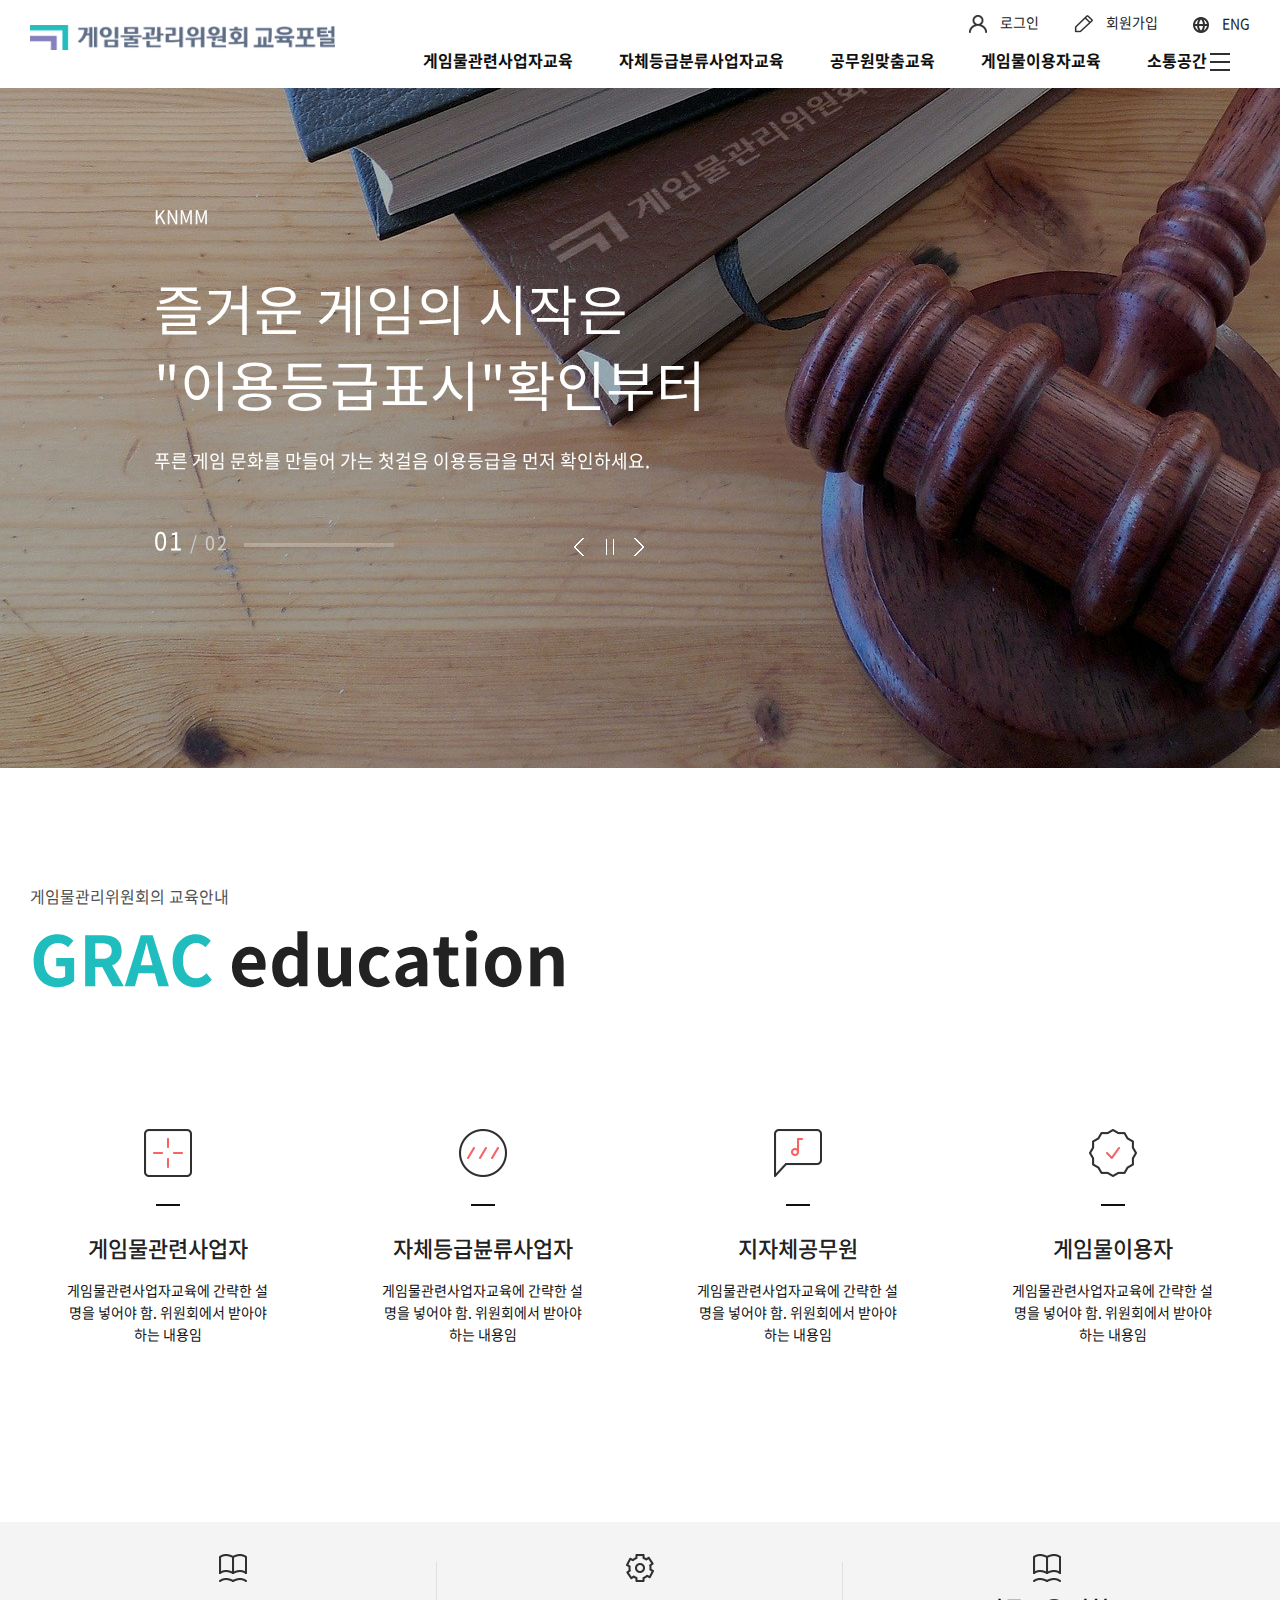
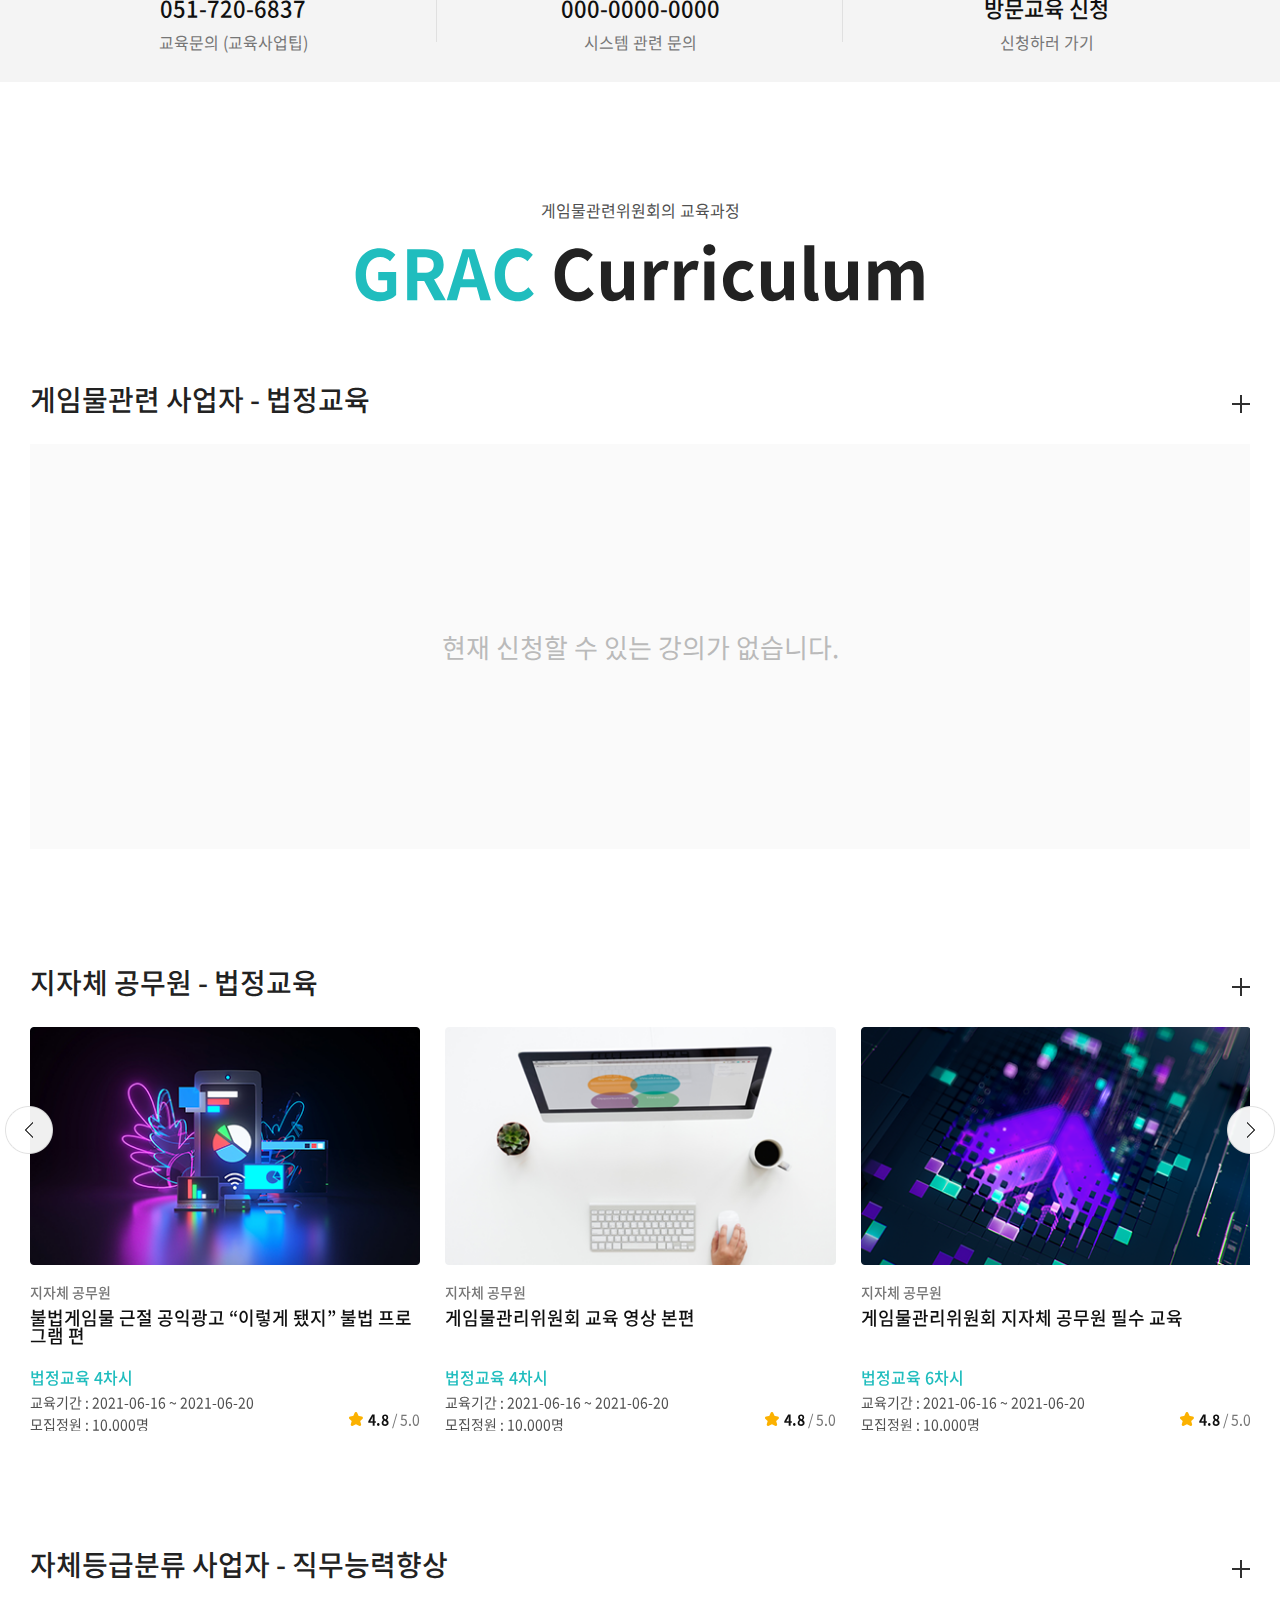
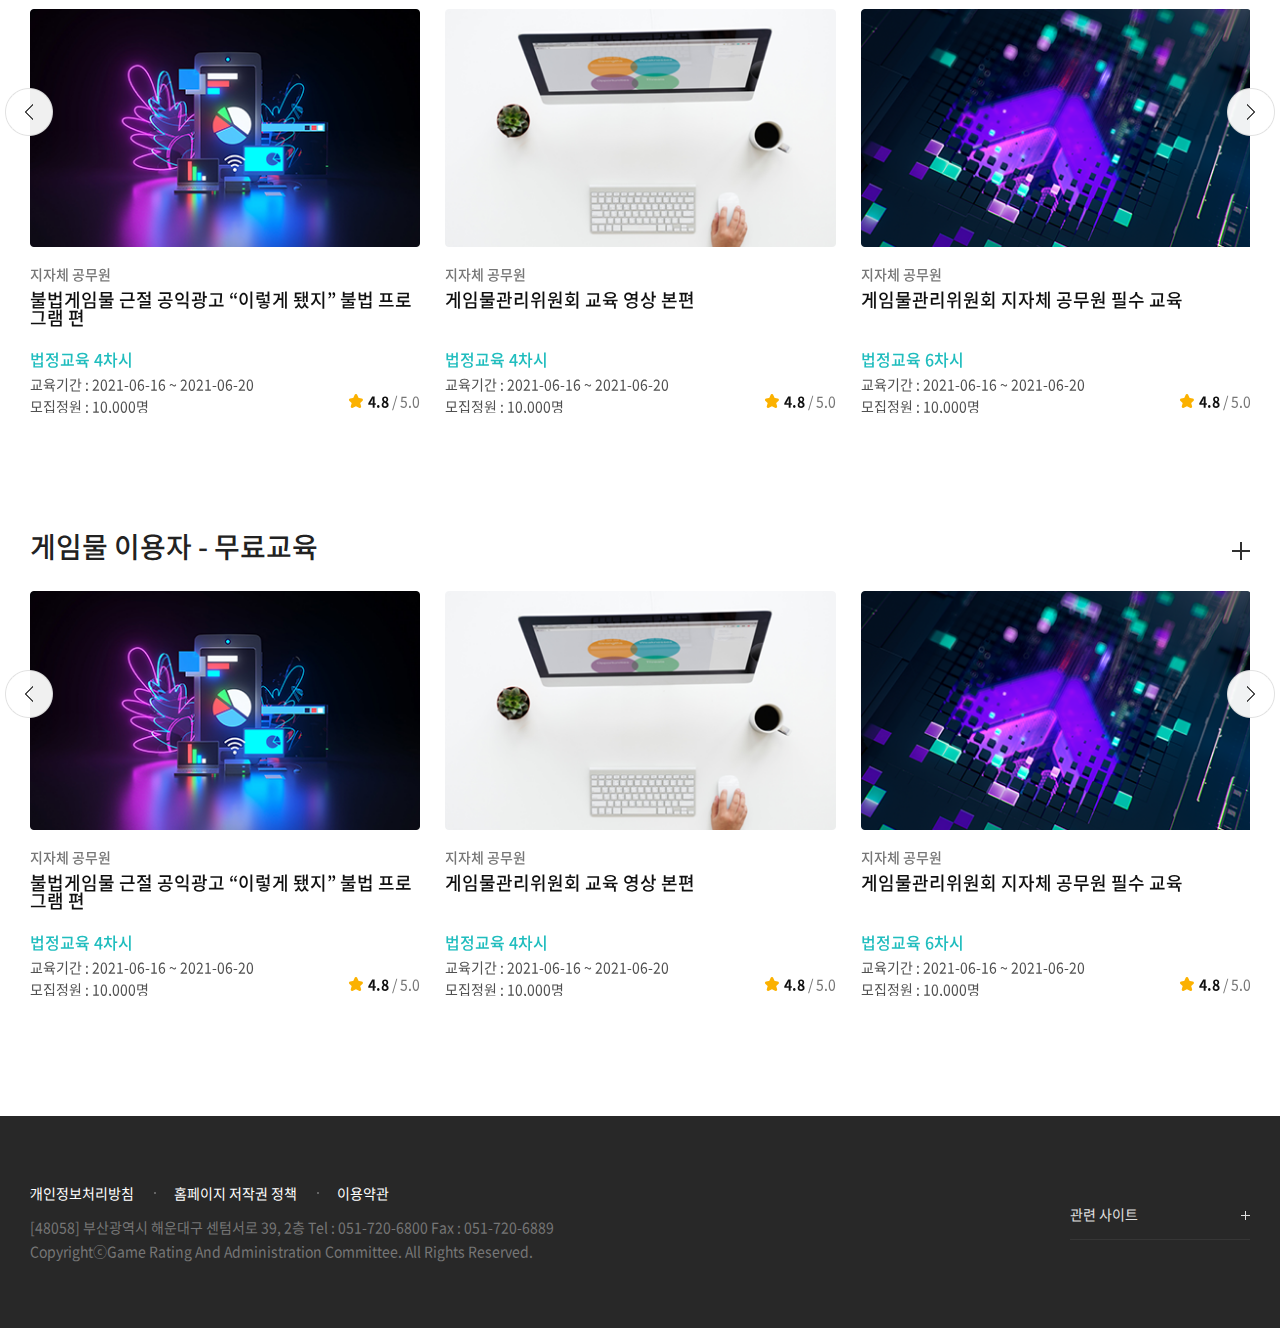
==== index.html @ 0117c929 "Add files via upload" ====
﻿<!DOCTYPE html>
<html lang="ko">
<head>
    <meta charset="utf-8">
    <meta http-equiv="X-UA-Compatible" content="IE=edge">
    <meta name="viewport" content="width=device-width, initial-scale=1, minimum-scale=1, maximum-scale=1" />
    <title>...</title>
    <link rel="stylesheet" href="css/style.css" />
    <link rel="stylesheet" href="https://cdn.jsdelivr.net/npm/swiper@10/swiper-bundle.min.css" />
    <script src="scripts/module/jquery-1.10.2.min.js"></script>
    <script src="scripts/main.js"></script>
    <script src="scripts/module/index.js"></script>
    <script src="scripts/include.js"></script>
    <script src="https://cdn.jsdelivr.net/npm/swiper@10/swiper-bundle.min.js"></script>
</head>
<body>
    <div id="wrap">
        <header data-include-path="/common/header.html">
        </header>
        <div id="container" class="main">
            <section class="swiper main_swiper">
                <div class="swiper-wrapper">
                    <div class="swiper-slide" style="background-image: url('images/module/main_banner.png');">
                        <div class="txt_area">
                            <i>KNMM</i>
                            <p>즐거운 게임의 시작은<br><span>"이용등급표시"</span>확인부터</p>
                            <span>푸른 게임 문화를 만들어 가는 첫걸음 이용등급을 먼저 확인하세요.</span>
                        </div>
                    </div>
                    <div class="swiper-slide" style="background-image: url('images/module/main_banner02.png');">
                        <div class="txt_area">
                            <i>KNMM</i>
                            <p>즐거운 게임의 시작은<br><span>"이용등급표시"</span> 확인부터</p>
                            <span>푸른 게임 문화를 만들어 가는 첫걸음 이용등급을 먼저 확인하세요.</span>
                        </div>
                    </div>
                </div>
                <div class="control">
                    <div class="pagination"></div>
                    <div class="progress"></div>
                    <div class="playpause">
                        <button class="play">
                            <img src="images/common/main_bn_play.png" alt="">
                        </button>
                        <button class="stop">
                            <img src="images/common/main_bn_pause.svg" alt="">
                        </button>
                    </div>
                    <div class="arrow">
                        <div class="bn_arrow prev">
                            <img src="images/common/main_bn_left.svg" alt="이전">
                        </div>
                        <div class="bn_arrow next">
                            <img src="images/common/main_bn_right.svg" alt="다음">
                        </div>
                    </div>
                </div>
            </section>
             <section class="education">
                <article>
                    <div class="tit">
                        <p>게임물관리위원회의 교육안내</p>
                        <h3><span class="color">GRAC</span> education</h3>
                    </div>
                    <ul>
                        <li>
                            <a href="">
                                <i>
                                    <img src="images/module/edu_icon01.png" alt="게임물관리위원회의 교육안내의 아이콘1">
                                </i>
                                <div class="cnts">
                                    <h5>게임물관련사업자</h5>
                                    <span>게임물관련사업자교육에 간략한 설명을 넣어야 함. 위원회에서 받아야 하는 내용임</span>
                                </div>
                            </a>
                        </li>
                        <li>
                            <a href="">
                                <i>
                                    <img src="images/module/edu_icon02.png" alt="게임물관리위원회의 교육안내의 아이콘2">
                                </i>
                                <div class="cnts">
                                    <h5>자체등급뷴류사업자</h5>
                                    <span>게임물관련사업자교육에 간략한 설명을 넣어야 함. 위원회에서 받아야 하는 내용임</span>
                                </div>
                            </a>
                        </li>
                        <li>
                            <a href="">
                                <i>
                                    <img src="images/module/edu_icon03.png" alt="게임물관리위원회의 교육안내의 아이콘3">
                                </i>
                                <div class="cnts">
                                    <h5>지자체공무원</h5>
                                    <span>게임물관련사업자교육에 간략한 설명을 넣어야 함. 위원회에서 받아야 하는 내용임</span>
                                </div>
                            </a>
                        </li>
                        <li>
                            <a href="">
                                <i>
                                    <img src="images/module/edu_icon04.png" alt="게임물관리위원회의 교육안내의 아이콘4">
                                </i>
                                <div class="cnts">
                                    <h5>게임물이용자</h5>
                                    <span>게임물관련사업자교육에 간략한 설명을 넣어야 함. 위원회에서 받아야 하는 내용임</span>
                                </div>
                            </a>
                        </li>
                    </ul>
                </article>

             </section>
             <section class="contact">
                <article>
                    <ul>
                        <li>
                            <i>
                                <img src="images/module/con_icon01.png" alt="">
                            </i>
                            <h6>051-720-6837</h6>
                            <span>교육문의 (교육사업팁)</span>
                        </li>
                        <li>
                            <i>
                                <img src="images/module/con_icon02.png" alt="">
                            </i>
                            <h6>000-0000-0000</h6>
                            <span>시스템 관련 문의</span>
                        </li>
                        <li>
                            <i>
                                <img src="images/module/con_icon01.png" alt="">
                            </i>
                            <h6>방문교육 신청</h6>
                            <span><a href="">신청하러 가기</a></span>
                        </li>
                    </ul>
                </article>
             </section>
             <section class="curri">
                <article>
                    <div class="tit">
                        <p>게임물관련위원회의 교육과정</p>
                        <h3><span class="color">GRAC</span> Curriculum</h3>
                    </div>
                    <!-- 게임물관련사업 -->
                    <div class="slide_area">
                        <h5>
                            게임물관련 사업자 - 법정교육
                            <a href="" class="more">
                                <img src="images/common/icon_plus.png" alt="게임물관련 사업자 - 법정교육 더보기">
                            </a>
                        </h5>
                        <div class="data_none">
                            <p>현재 신청할 수 있는 강의가 없습니다.</p>
                        </div>
                    </div>
                    <!-- //게임물관련사업 -->
                    <!-- 지자체공무원 -->
                    <div class="slide_area">
                        <h5>
                            지자체 공무원 - 법정교육
                            <a href="" class="more">
                                <img src="images/common/icon_plus.png" alt="지자체 공무원 - 법정교육 더보기">
                            </a>
                        </h5>
                        <div class="swiper curri_slide">
                            <ul class="swiper-wrapper">
                                <li class="swiper-slide">
                                    <a href="">
                                        <img src="images/module/curri1-1.png" alt="지자체공무원 불법게임물 근절 공익광고 이미지">
                                    </a>
                                    <i>지자체 공무원</i>
                                    <a class="sub_tit">불법게임물 근절 공익광고 “이렇게 됐지” 불법 프로그램 편</a>
                                    <ul>
                                        <li class="nth">법정교육 4차시</li>
                                        <li>교육기간 : 2021-06-16 ~ 2021-06-20</li>
                                        <li>모집정원 : 10,000명</li>
                                    </ul>
                                    <span class="point"><b>4.8</b> / 5.0</span>
                                </li>
                                <li class="swiper-slide">
                                    <a href="">
                                        <img src="images/module/curri1-2.png" alt="지자체공무원 불법게임물 근절 공익광고 이미지">
                                    </a>
                                    <i>지자체 공무원</i>
                                    <a class="sub_tit">게임물관리위원회 교육 영상 본편</a>
                                    <ul>
                                        <li class="nth">법정교육 4차시</li>
                                        <li>교육기간 : 2021-06-16 ~ 2021-06-20</li>
                                        <li>모집정원 : 10,000명</li>
                                    </ul>
                                    <span class="point"><b>4.8</b> / 5.0</span>
                                </li>
                                <li class="swiper-slide">
                                    <a href="">
                                        <img src="images/module/curri1-3.png" alt="지자체공무원 불법게임물 근절 공익광고 이미지">
                                    </a>
                                    <i>지자체 공무원</i>
                                    <a class="sub_tit">게임물관리위원회 지자체 공무원 필수 교육</a>
                                    <ul>
                                        <li class="nth">법정교육 6차시</li>
                                        <li>교육기간 : 2021-06-16 ~ 2021-06-20</li>
                                        <li>모집정원 : 10,000명</li>
                                    </ul>
                                    <span class="point"><b>4.8</b> / 5.0</span>
                                </li>
                                <li class="swiper-slide">
                                    <a href="">
                                        <img src="images/module/curri3-1.png" alt="지자체공무원 불법게임물 근절 공익광고 이미지">
                                    </a>
                                    <i>지자체 공무원</i>
                                    <a class="sub_tit">게임물관리위원회 지자체 공무원 필수 교육</a>
                                    <ul>
                                        <li class="nth">법정교육 6차시</li>
                                        <li>교육기간 : 2021-06-16 ~ 2021-06-20</li>
                                        <li>모집정원 : 10,000명</li>
                                    </ul>
                                    <span class="point"><b>4.8</b> / 5.0</span>
                                </li>
                                <li class="swiper-slide">
                                    <a href="">
                                        <img src="images/module/curri3-2.png" alt="지자체공무원 불법게임물 근절 공익광고 이미지">
                                    </a>
                                    <i>지자체 공무원</i>
                                    <a class="sub_tit">게임물관리위원회 지자체 공무원 필수 교육</a>
                                    <ul>
                                        <li class="nth">법정교육 6차시</li>
                                        <li>교육기간 : 2021-06-16 ~ 2021-06-20</li>
                                        <li>모집정원 : 10,000명</li>
                                    </ul>
                                    <span class="point"><b>4.8</b> / 5.0</span>
                                </li>
                                <li class="swiper-slide">
                                    <a href="">
                                        <img src="images/module/curri3-3.png" alt="지자체공무원 불법게임물 근절 공익광고 이미지">
                                    </a>
                                    <i>지자체 공무원</i>
                                    <a class="sub_tit">게임물관리위원회 지자체 공무원 필수 교육</a>
                                    <ul>
                                        <li class="nth">법정교육 6차시</li>
                                        <li>교육기간 : 2021-06-16 ~ 2021-06-20</li>
                                        <li>모집정원 : 10,000명</li>
                                    </ul>
                                    <span class="point"><b>4.8</b> / 5.0</span>
                                </li>
                            </ul>
                            <div class="curri_next">
                                <img src="images/common/slide_icon_arrow_right.png" alt="">
                            </div>
                            <div class="curri_prev">
                                <img src="images/common/slide_icon_arrow_left.png" alt="">
                            </div>
                        </div>
                    </div>
                    <!-- //지자체공무원 -->
                    <!-- 자체등급분류 -->
                    <div class="slide_area">
                        <h5>
                            자체등급분류 사업자 - 직무능력향상
                            <a href="" class="more">
                                <img src="images/common/icon_plus.png" alt="자체등급분류 사업자 - 직무능력향상 더보기">
                            </a>
                        </h5>
                        <div class="swiper curri_slide">
                            <ul class="swiper-wrapper">
                                <li class="swiper-slide">
                                    <a href="">
                                        <img src="images/module/curri1-1.png" alt="지자체공무원 불법게임물 근절 공익광고 이미지">
                                    </a>
                                    <i>지자체 공무원</i>
                                    <a class="sub_tit">불법게임물 근절 공익광고 “이렇게 됐지” 불법 프로그램 편</a>
                                    <ul>
                                        <li class="nth">법정교육 4차시</li>
                                        <li>교육기간 : 2021-06-16 ~ 2021-06-20</li>
                                        <li>모집정원 : 10,000명</li>
                                    </ul>
                                    <span class="point"><b>4.8</b> / 5.0</span>
                                </li>
                                <li class="swiper-slide">
                                    <a href="">
                                        <img src="images/module/curri1-2.png" alt="지자체공무원 불법게임물 근절 공익광고 이미지">
                                    </a>
                                    <i>지자체 공무원</i>
                                    <a class="sub_tit">게임물관리위원회 교육 영상 본편</a>
                                    <ul>
                                        <li class="nth">법정교육 4차시</li>
                                        <li>교육기간 : 2021-06-16 ~ 2021-06-20</li>
                                        <li>모집정원 : 10,000명</li>
                                    </ul>
                                    <span class="point"><b>4.8</b> / 5.0</span>
                                </li>
                                <li class="swiper-slide">
                                    <a href="">
                                        <img src="images/module/curri1-3.png" alt="지자체공무원 불법게임물 근절 공익광고 이미지">
                                    </a>
                                    <i>지자체 공무원</i>
                                    <a class="sub_tit">게임물관리위원회 지자체 공무원 필수 교육</a>
                                    <ul>
                                        <li class="nth">법정교육 6차시</li>
                                        <li>교육기간 : 2021-06-16 ~ 2021-06-20</li>
                                        <li>모집정원 : 10,000명</li>
                                    </ul>
                                    <span class="point"><b>4.8</b> / 5.0</span>
                                </li>
                                <li class="swiper-slide">
                                    <a href="">
                                        <img src="images/module/curri3-1.png" alt="지자체공무원 불법게임물 근절 공익광고 이미지">
                                    </a>
                                    <i>지자체 공무원</i>
                                    <a class="sub_tit">게임물관리위원회 지자체 공무원 필수 교육</a>
                                    <ul>
                                        <li class="nth">법정교육 6차시</li>
                                        <li>교육기간 : 2021-06-16 ~ 2021-06-20</li>
                                        <li>모집정원 : 10,000명</li>
                                    </ul>
                                    <span class="point"><b>4.8</b> / 5.0</span>
                                </li>
                                <li class="swiper-slide">
                                    <a href="">
                                        <img src="images/module/curri3-2.png" alt="지자체공무원 불법게임물 근절 공익광고 이미지">
                                    </a>
                                    <i>지자체 공무원</i>
                                    <a class="sub_tit">게임물관리위원회 지자체 공무원 필수 교육</a>
                                    <ul>
                                        <li class="nth">법정교육 6차시</li>
                                        <li>교육기간 : 2021-06-16 ~ 2021-06-20</li>
                                        <li>모집정원 : 10,000명</li>
                                    </ul>
                                    <span class="point"><b>4.8</b> / 5.0</span>
                                </li>
                                <li class="swiper-slide">
                                    <a href="">
                                        <img src="images/module/curri3-3.png" alt="지자체공무원 불법게임물 근절 공익광고 이미지">
                                    </a>
                                    <i>지자체 공무원</i>
                                    <a class="sub_tit">게임물관리위원회 지자체 공무원 필수 교육</a>
                                    <ul>
                                        <li class="nth">법정교육 6차시</li>
                                        <li>교육기간 : 2021-06-16 ~ 2021-06-20</li>
                                        <li>모집정원 : 10,000명</li>
                                    </ul>
                                    <span class="point"><b>4.8</b> / 5.0</span>
                                </li>
                            </ul>
                            <div class="curri_next">
                                <img src="images/common/slide_icon_arrow_right.png" alt="">
                            </div>
                            <div class="curri_prev">
                                <img src="images/common/slide_icon_arrow_left.png" alt="">
                            </div>
                        </div>
                    </div>
                    <!-- //자체등급분류 -->
                    <!-- 게임물이용자 -->
                    <div class="slide_area">
                        <h5>
                            게임물 이용자 - 무료교육
                            <a href="" class="more">
                                <img src="images/common/icon_plus.png" alt="자체등급분류 사업자 - 직무능력향상 더보기">
                            </a>
                        </h5>
                        <div class="swiper curri_slide">
                            <ul class="swiper-wrapper">
                                <li class="swiper-slide">
                                    <a href="">
                                        <img src="images/module/curri1-1.png" alt="지자체공무원 불법게임물 근절 공익광고 이미지">
                                    </a>
                                    <i>지자체 공무원</i>
                                    <a class="sub_tit">불법게임물 근절 공익광고 “이렇게 됐지” 불법 프로그램 편</a>
                                    <ul>
                                        <li class="nth">법정교육 4차시</li>
                                        <li>교육기간 : 2021-06-16 ~ 2021-06-20</li>
                                        <li>모집정원 : 10,000명</li>
                                    </ul>
                                    <span class="point"><b>4.8</b> / 5.0</span>
                                </li>
                                <li class="swiper-slide">
                                    <a href="">
                                        <img src="images/module/curri1-2.png" alt="지자체공무원 불법게임물 근절 공익광고 이미지">
                                    </a>
                                    <i>지자체 공무원</i>
                                    <a class="sub_tit">게임물관리위원회 교육 영상 본편</a>
                                    <ul>
                                        <li class="nth">법정교육 4차시</li>
                                        <li>교육기간 : 2021-06-16 ~ 2021-06-20</li>
                                        <li>모집정원 : 10,000명</li>
                                    </ul>
                                    <span class="point"><b>4.8</b> / 5.0</span>
                                </li>
                                <li class="swiper-slide">
                                    <a href="">
                                        <img src="images/module/curri1-3.png" alt="지자체공무원 불법게임물 근절 공익광고 이미지">
                                    </a>
                                    <i>지자체 공무원</i>
                                    <a class="sub_tit">게임물관리위원회 지자체 공무원 필수 교육</a>
                                    <ul>
                                        <li class="nth">법정교육 6차시</li>
                                        <li>교육기간 : 2021-06-16 ~ 2021-06-20</li>
                                        <li>모집정원 : 10,000명</li>
                                    </ul>
                                    <span class="point"><b>4.8</b> / 5.0</span>
                                </li>
                                <li class="swiper-slide">
                                    <a href="">
                                        <img src="images/module/curri3-1.png" alt="지자체공무원 불법게임물 근절 공익광고 이미지">
                                    </a>
                                    <i>지자체 공무원</i>
                                    <a class="sub_tit">게임물관리위원회 지자체 공무원 필수 교육</a>
                                    <ul>
                                        <li class="nth">법정교육 6차시</li>
                                        <li>교육기간 : 2021-06-16 ~ 2021-06-20</li>
                                        <li>모집정원 : 10,000명</li>
                                    </ul>
                                    <span class="point"><b>4.8</b> / 5.0</span>
                                </li>
                                <li class="swiper-slide">
                                    <a href="">
                                        <img src="images/module/curri3-2.png" alt="지자체공무원 불법게임물 근절 공익광고 이미지">
                                    </a>
                                    <i>지자체 공무원</i>
                                    <a class="sub_tit">게임물관리위원회 지자체 공무원 필수 교육</a>
                                    <ul>
                                        <li class="nth">법정교육 6차시</li>
                                        <li>교육기간 : 2021-06-16 ~ 2021-06-20</li>
                                        <li>모집정원 : 10,000명</li>
                                    </ul>
                                    <span class="point"><b>4.8</b> / 5.0</span>
                                </li>
                                <li class="swiper-slide">
                                    <a href="">
                                        <img src="images/module/curri3-3.png" alt="지자체공무원 불법게임물 근절 공익광고 이미지">
                                    </a>
                                    <i>지자체 공무원</i>
                                    <a class="sub_tit">게임물관리위원회 지자체 공무원 필수 교육</a>
                                    <ul>
                                        <li class="nth">법정교육 6차시</li>
                                        <li>교육기간 : 2021-06-16 ~ 2021-06-20</li>
                                        <li>모집정원 : 10,000명</li>
                                    </ul>
                                    <span class="point"><b>4.8</b> / 5.0</span>
                                </li>
                            </ul>
                            <div class="curri_next">
                                <img src="images/common/slide_icon_arrow_right.png" alt="">
                            </div>
                            <div class="curri_prev">
                                <img src="images/common/slide_icon_arrow_left.png" alt="">
                            </div>
                        </div>
                    </div>
                    <!-- //자체등급분류 -->
                </article>
             </section>
        </div>
        <footer data-include-path="/common/footer.html">
        </footer>
    </div>
</body>
</html>
---- css/style.css ----
@import 'webFonts.css';
html,
body,
div,
span,
object,
iframe,
h1,
h2,
h3,
h4,
h5,
h6,
p,
blockquote,
pre,
a,
abbr,
address,
big,
cite,
code,
del,
dfn,
em,
font,
img,
ins,
q,
s,
samp,
small,
strike,
strong,
sub,
sup,
tt,
var,
b,
u,
i,
dl,
dt,
dd,
ol,
ul,
li,
fieldset,
form,
label,
legend,
table,
caption,
tbody,
tfoot,
thead,
tr,
th,
td {
  margin: 0;
  padding: 0;
  border: none 0;
  border-spacing: 0;
}

body {
  font-family: "Noto Sans KR", Sans-serif;
  color: #222;
  font-size: 14px;
  background-color: #fff;
  line-height: 1;
  font-weight: 400;
  letter-spacing: 0;
}

header,
section,
article,
nav,
aside,
footer,
address {
  margin: 0;
  padding: 0;
  border: none 0;
  border-spacing: 0;
}

img,
fieldset,
iframe {
  border: 0;
}

ol,
ul,
li {
  list-style: none;
}

input,
select,
button {
  vertical-align: middle;
  font-size: 14px;
  color: #222;
}

img {
  vertical-align: middle;
}

select,
textarea,
button,
input {
  font-family: "Noto Sans KR", Sans-serif;
  color: #222;
  outline: none;
}

i,
em,
address {
  font-style: normal;
}

button {
  margin: 0;
  padding: 0;
  cursor: pointer;
}

a {
  color: #222;
}

a:link,
a:visited {
  text-decoration: none;
}

a:hover {
  text-decoration: none;
}

legend,
caption {
  display: none;
}

input:focus,
button:focus {
  outline: none;
}

table {
  width: 100%;
  table-layout: fixed;
  border-collapse: collapse;
}

* {
  -webkit-box-sizing: border-box;
          box-sizing: border-box;
}

@media (max-width: 790px) {
  html {
    font-size: 62.5%;
  }
}
@media (max-width: 720px) {
  html {
    font-size: 62.5%;
    -webkit-text-size-adjust: none;
  }
}
@media (max-width: 680px) {
  html {
    font-size: 59.375%;
  }
}
@media (max-width: 640px) {
  html {
    font-size: 56.25%;
  }
}
@media (max-width: 620px) {
  html {
    font-size: 54.6875%;
  }
}
@media (max-width: 590px) {
  html {
    font-size: 51.5625%;
  }
}
@media (max-width: 568px) {
  html {
    font-size: 50%;
  }
}
@media (max-width: 550px) {
  html {
    font-size: 48.4375%;
  }
}
@media (max-width: 530px) {
  html {
    font-size: 46.875%;
  }
}
@media (max-width: 515px) {
  html {
    font-size: 45.3125%;
  }
}
@media (max-width: 500px) {
  html {
    font-size: 43.75%;
  }
}
@media (max-width: 470px) {
  html {
    font-size: 42.1875%;
  }
}
@media (max-width: 465px) {
  html {
    font-size: 40.625%;
  }
}
@media (max-width: 440px) {
  html {
    font-size: 39.0625%;
  }
}
@media (max-width: 414px) {
  html {
    font-size: 37.49993%;
  }
}
@media (max-width: 400px) {
  html {
    font-size: 35.9375%;
  }
}
@media (max-width: 390px) {
  html {
    font-size: 34.375%;
  }
}
@media (max-width: 375px) {
  html {
    font-size: 32.8125%;
  }
}
@media (max-width: 360px) {
  html {
    font-size: 31.25%;
  }
}
@media (max-width: 340px) {
  html {
    font-size: 29.6875%;
  }
}
@media (max-width: 320px) {
  html {
    font-size: 26.5625%;
  }
}
header article {
  display: -webkit-box;
  display: -ms-flexbox;
  display: flex;
  -webkit-box-orient: horizontal;
  -webkit-box-direction: normal;
      -ms-flex-direction: row;
          flex-direction: row;
  -webkit-box-pack: justify;
      -ms-flex-pack: justify;
          justify-content: space-between;
  -webkit-box-align: start;
      -ms-flex-align: start;
          align-items: flex-start;
  width: 100%;
  padding: 0 50px;
}
header article .logo {
  padding-top: 20px;
  width: 25%;
}
header article .logo a {
  display: block;
}
header article .logo a img {
  width: 100%;
}
header article .gnb_area {
  display: -webkit-box;
  display: -ms-flexbox;
  display: flex;
  -webkit-box-orient: vertical;
  -webkit-box-direction: normal;
      -ms-flex-direction: column;
          flex-direction: column;
  -webkit-box-pack: start;
      -ms-flex-pack: start;
          justify-content: flex-start;
  -webkit-box-align: end;
      -ms-flex-align: end;
          align-items: flex-end;
}
header article .gnb_area .util ul {
  display: -webkit-box;
  display: -ms-flexbox;
  display: flex;
  -webkit-box-orient: horizontal;
  -webkit-box-direction: normal;
      -ms-flex-direction: row;
          flex-direction: row;
  -webkit-box-pack: end;
      -ms-flex-pack: end;
          justify-content: flex-end;
  -webkit-box-align: center;
      -ms-flex-align: center;
          align-items: center;
}
header article .gnb_area .util ul li {
  padding-top: 15px;
  margin-right: 35px;
}
header article .gnb_area .util ul li:last-child {
  margin-right: 0;
}
header article .gnb_area .util ul li a img {
  padding-right: 10px;
}
header article .gnb_area nav > ul {
  position: relative;
}
header article .gnb_area nav > ul.gnb {
  display: -webkit-box;
  display: -ms-flexbox;
  display: flex;
  -webkit-box-orient: horizontal;
  -webkit-box-direction: normal;
      -ms-flex-direction: row;
          flex-direction: row;
  -webkit-box-pack: end;
      -ms-flex-pack: end;
          justify-content: flex-end;
  -webkit-box-align: center;
      -ms-flex-align: center;
          align-items: center;
}
header article .gnb_area nav > ul.gnb > li {
  position: relative;
  height: 55px;
}
header article .gnb_area nav > ul.gnb > li:last-child {
  margin-right: 20px;
}
header article .gnb_area nav > ul.gnb > li > a {
  color: #101010;
  font-size: 18px;
  font-weight: 700;
  display: block;
  padding: 19px 25px;
}
header article .gnb_area nav > ul.gnb > li .sub_menu {
  display: none;
  width: -webkit-max-content;
  width: -moz-max-content;
  width: max-content;
  min-width: 100%;
  position: absolute;
  top: 55px;
  left: 0;
  text-align: center;
  z-index: 99;
  font-size: 16px;
  padding: 12px;
  background: #fff;
  border-radius: 3px;
  -webkit-box-shadow: rgba(60, 64, 67, 0.3) 0px 1px 2px 0px, rgba(60, 64, 67, 0.15) 0px 2px 6px 2px;
          box-shadow: rgba(60, 64, 67, 0.3) 0px 1px 2px 0px, rgba(60, 64, 67, 0.15) 0px 2px 6px 2px;
}
header article .gnb_area nav > ul.gnb > li .sub_menu li {
  padding: 12px;
}
header article .gnb_area nav > ul.gnb > li .sub_menu li:hover {
  background: #f7f7f7;
  font-weight: 500;
}
header article .gnb_area nav > ul.gnb > li .sub_menu li:hover a {
  color: #20bdbe;
  padding: 15px 0;
}
header article .gnb_area nav > ul.all_mn_btn .login {
  display: none;
}
header article .gnb_area nav > ul.all_mn_btn .mo_all_btn {
  display: none;
}
header article .gnb_area nav .all_btn {
  position: absolute;
  right: 50px;
  top: 53px;
}
header article .gnb_area .mo_btn {
  display: none;
}
header article .mo_all_btn {
  display: none;
}
header .all-menu {
  -webkit-animation: all 0.3s;
          animation: all 0.3s;
  display: none;
  position: fixed;
  top: 0;
  width: 100%;
  height: 100%;
  z-index: 999;
  background: #fff;
  padding: 31px 70px 40px;
}
header .all-menu.on {
  display: block;
}
header .all-menu .close {
  position: absolute;
  top: 50px;
  right: 70px;
}
header .all-menu .menu_list {
  padding: 120px 50px;
  display: -webkit-box;
  display: -ms-flexbox;
  display: flex;
  -webkit-box-orient: horizontal;
  -webkit-box-direction: normal;
      -ms-flex-direction: row;
          flex-direction: row;
  -ms-flex-pack: distribute;
      justify-content: space-around;
  -webkit-box-align: start;
      -ms-flex-align: start;
          align-items: flex-start;
}
header .all-menu .menu_list .part > ul:first-child {
  margin-bottom: 100px;
}
header .all-menu .menu_list .part > ul li .tit {
  display: block;
  position: relative;
  font-size: 22px;
  font-weight: 700;
  margin-bottom: 20px;
}
header .all-menu .menu_list .part > ul li .tit::before {
  position: absolute;
  content: "";
  left: 0;
  width: 100%;
  height: 2px;
  background: #101010;
  top: 40px;
}
header .all-menu .menu_list .part > ul li ul {
  display: block;
  font-size: 18px;
  margin-top: 50px;
  font-weight: normal;
}
header .all-menu .menu_list .part > ul li ul li {
  display: block;
  padding: 15px 0;
}
header .all-menu .menu_list .part > ul li ul li a:hover {
  color: #20bdbe;
}
header .mo_nav {
  display: none;
}

@media screen and (max-width: 1380px) {
  header article {
    padding: 0 30px;
  }
  header article .gnb_area nav > ul.gnb > li > a {
    font-size: 16px;
    padding: 19px 23px;
  }
  header .all-menu i {
    right: 30px;
  }
}
@media screen and (max-width: 1240px) {
  header article {
    padding: 20px;
  }
  header article .logo {
    padding-top: 0;
  }
  header article .gnb_area .util {
    margin-right: 50px;
  }
  header article .gnb_area nav ul.gnb {
    display: none;
  }
  header article .gnb_area nav .all_btn {
    top: 16px;
  }
  header .all-menu {
    top: 55px;
    padding: 20px;
  }
  header .all-menu .close {
    top: -20px;
    right: 20px;
  }
}
@media screen and (max-width: 790px) {
  header article {
    padding: 2rem;
    display: -webkit-box;
    display: -ms-flexbox;
    display: flex;
    -webkit-box-orient: horizontal;
    -webkit-box-direction: normal;
        -ms-flex-direction: row;
            flex-direction: row;
    -webkit-box-pack: justify;
        -ms-flex-pack: justify;
            justify-content: space-between;
    -webkit-box-align: center;
        -ms-flex-align: center;
            align-items: center;
  }
  header article .logo {
    position: static;
    width: 70%;
  }
  header article .gnb_area {
    display: none;
  }
  header article .mo_all_btn {
    display: block;
  }
  header div.mo_nav {
    display: none;
    -webkit-animation: all 0.3s;
            animation: all 0.3s;
    position: fixed;
    top: 0;
    z-index: 999;
    background: #fff;
    padding: 0;
    height: 100vh;
  }
  header div.mo_nav.on {
    display: block;
  }
  header div.mo_nav > .mo_top {
    display: -webkit-box;
    display: -ms-flexbox;
    display: flex;
    -webkit-box-orient: horizontal;
    -webkit-box-direction: normal;
        -ms-flex-direction: row;
            flex-direction: row;
    -webkit-box-pack: justify;
        -ms-flex-pack: justify;
            justify-content: space-between;
    -webkit-box-align: end;
        -ms-flex-align: end;
            align-items: flex-end;
    margin-bottom: 1.6rem;
    padding: 2rem;
    border-bottom: 1px solid #e0e0e0;
    position: relative;
  }
  header div.mo_nav > .mo_top::before {
    content: "";
    position: absolute;
    left: 0;
    bottom: -16px;
    width: 100%;
    height: 15px;
    background: #f3f3f3;
  }
  header div.mo_nav > .mo_top .mo_util {
    display: -webkit-box;
    display: -ms-flexbox;
    display: flex;
    -webkit-box-orient: horizontal;
    -webkit-box-direction: normal;
        -ms-flex-direction: row;
            flex-direction: row;
    -webkit-box-pack: start;
        -ms-flex-pack: start;
            justify-content: flex-start;
    -webkit-box-align: end;
        -ms-flex-align: end;
            align-items: flex-end;
  }
  header div.mo_nav > .mo_top .mo_util li {
    margin-right: 4.5rem;
    position: relative;
  }
  header div.mo_nav > .mo_top .mo_util li::before {
    position: absolute;
    content: url(../images/common/mo_right_arrow.svg);
    right: -15px;
    top: 50%;
    -webkit-transform: translateY(-50%);
            transform: translateY(-50%);
  }
  header div.mo_nav > .mo_top .mo_util li:last-child {
    margin-right: 0;
  }
  header div.mo_nav > .mo_top .mo_util li.mo_login {
    margin-right: 3rem;
  }
  header div.mo_nav > .mo_top .mo_util li.mo_login::before {
    display: none;
  }
  header div.mo_nav > .mo_top .mo_util li.mo_login a {
    font-size: 2.8rem;
    font-weight: 700;
  }
  header div.mo_nav > .mo_top .mo_util li a {
    font-size: 2.2rem;
    color: #505050;
  }
  header div.mo_nav > .mo_top i.mo_close {
    padding-top: 0;
  }
  header div.mo_nav .favorite {
    padding: 3rem;
    padding-bottom: 0;
    border-bottom: 1px solid #e0e0e0;
    position: relative;
    margin-bottom: 1.6rem;
  }
  header div.mo_nav .favorite::before {
    content: "";
    position: absolute;
    left: 0;
    bottom: -16px;
    width: 100%;
    height: 15px;
    background: #f3f3f3;
  }
  header div.mo_nav .favorite .favo_tit {
    display: -webkit-box;
    display: -ms-flexbox;
    display: flex;
    -webkit-box-orient: horizontal;
    -webkit-box-direction: normal;
        -ms-flex-direction: row;
            flex-direction: row;
    -webkit-box-pack: justify;
        -ms-flex-pack: justify;
            justify-content: space-between;
    -webkit-box-align: center;
        -ms-flex-align: center;
            align-items: center;
  }
  header div.mo_nav .favorite .favo_tit h4 {
    font-size: 2.6rem;
  }
  header div.mo_nav .favorite .favo_tit a {
    display: -webkit-box;
    display: -ms-flexbox;
    display: flex;
    -webkit-box-orient: horizontal;
    -webkit-box-direction: normal;
        -ms-flex-direction: row;
            flex-direction: row;
    -webkit-box-pack: justify;
        -ms-flex-pack: justify;
            justify-content: space-between;
    -webkit-box-align: center;
        -ms-flex-align: center;
            align-items: center;
    color: #505050;
    font-size: 2.2rem;
  }
  header div.mo_nav .favorite .favo_tit a i {
    margin-left: 1rem;
  }
  header div.mo_nav .favorite .favo_tit a i img {
    width: 80%;
    vertical-align: baseline;
  }
  header div.mo_nav .favorite ul {
    display: -webkit-box;
    display: -ms-flexbox;
    display: flex;
    -webkit-box-orient: horizontal;
    -webkit-box-direction: normal;
        -ms-flex-direction: row;
            flex-direction: row;
    -ms-flex-pack: distribute;
        justify-content: space-around;
    -webkit-box-align: center;
        -ms-flex-align: center;
            align-items: center;
    -ms-flex-wrap: wrap;
        flex-wrap: wrap;
    gap: 5rem;
    padding: 6rem 0 4rem;
  }
  header div.mo_nav .favorite ul li {
    width: 25%;
  }
  header div.mo_nav .favorite ul li a {
    display: -webkit-box;
    display: -ms-flexbox;
    display: flex;
    -webkit-box-orient: vertical;
    -webkit-box-direction: normal;
        -ms-flex-direction: column;
            flex-direction: column;
    -webkit-box-pack: start;
        -ms-flex-pack: start;
            justify-content: flex-start;
    -webkit-box-align: center;
        -ms-flex-align: center;
            align-items: center;
    height: 105px;
    gap: 20px;
  }
  header div.mo_nav .favorite ul li a span {
    font-size: 2rem;
    line-height: 1.2;
    color: #505050;
    text-align: center;
  }
  header div.mo_nav .mo_menu_list {
    padding: 1rem 0;
    height: 44.5rem;
    overflow-y: scroll;
  }
  header div.mo_nav .mo_menu_list::-webkit-scrollbar {
    width: 7px;
    height: 7px;
  }
  header div.mo_nav .mo_menu_list::-webkit-scrollbar-thumb {
    background: #c1c1c1;
    border-radius: 5px;
  }
  header div.mo_nav .mo_menu_list::-webkit-scrollbar-track {
    border-radius: 5px;
  }
  header div.mo_nav .mo_menu_list::-webkit-scrollbar-thumb:hover {
    background: #c1c1c1;
    border-radius: 5px;
  }
  header div.mo_nav .mo_menu_list .part {
    display: -webkit-box;
    display: -ms-flexbox;
    display: flex;
    -webkit-box-orient: vertical;
    -webkit-box-direction: normal;
        -ms-flex-direction: column;
            flex-direction: column;
    -webkit-box-pack: start;
        -ms-flex-pack: start;
            justify-content: flex-start;
    -webkit-box-align: start;
        -ms-flex-align: start;
            align-items: flex-start;
  }
  header div.mo_nav .mo_menu_list .part ul {
    width: 100%;
  }
  header div.mo_nav .mo_menu_list .part ul li {
    width: 100%;
  }
  header div.mo_nav .mo_menu_list .part ul li .tit {
    display: -webkit-box;
    display: -ms-flexbox;
    display: flex;
    -webkit-box-orient: horizontal;
    -webkit-box-direction: normal;
        -ms-flex-direction: row;
            flex-direction: row;
    -webkit-box-pack: justify;
        -ms-flex-pack: justify;
            justify-content: space-between;
    -webkit-box-align: center;
        -ms-flex-align: center;
            align-items: center;
    font-size: 2.5rem;
    padding: 4rem 3rem;
  }
  header div.mo_nav .mo_menu_list .part ul li .tit img {
    -webkit-transition: all 0.4s;
    transition: all 0.4s;
  }
  header div.mo_nav .mo_menu_list .part ul li .tit.on img {
    -webkit-transform: rotate(180deg);
            transform: rotate(180deg);
  }
  header div.mo_nav .mo_menu_list .part ul li .mo_sub_menu {
    display: none;
    background: #fafafa;
  }
  header div.mo_nav .mo_menu_list .part ul li .mo_sub_menu li a {
    display: block;
    font-size: 2rem;
    padding: 2rem 5rem;
  }
}
footer {
  background: #282828;
  font-size: 14px;
}
footer article {
  display: -webkit-box;
  display: -ms-flexbox;
  display: flex;
  -webkit-box-orient: horizontal;
  -webkit-box-direction: normal;
      -ms-flex-direction: row;
          flex-direction: row;
  -webkit-box-pack: justify;
      -ms-flex-pack: justify;
          justify-content: space-between;
  -webkit-box-align: center;
      -ms-flex-align: center;
          align-items: center;
  width: 1280px;
  margin: 0 auto;
  padding: 70px 0;
}
footer article .footer_area ul {
  display: -webkit-box;
  display: -ms-flexbox;
  display: flex;
  -webkit-box-orient: horizontal;
  -webkit-box-direction: normal;
      -ms-flex-direction: row;
          flex-direction: row;
  -webkit-box-pack: start;
      -ms-flex-pack: start;
          justify-content: flex-start;
  -webkit-box-align: center;
      -ms-flex-align: center;
          align-items: center;
  margin-bottom: 20px;
}
footer article .footer_area ul li {
  position: relative;
}
footer article .footer_area ul li::before {
  position: absolute;
  content: "";
  width: 2px;
  height: 2px;
  background: #646464;
  top: 50%;
  -webkit-transform: translateY(-50%);
          transform: translateY(-50%);
}
footer article .footer_area ul li:first-child a {
  padding-left: 0;
}
footer article .footer_area ul li:last-child a {
  padding-right: 0;
}
footer article .footer_area ul li a {
  padding: 0 20px;
  color: #fff;
}
footer article .footer_area address {
  color: #767676;
  margin-bottom: 10px;
}
footer article .footer_area p {
  color: #767676;
}
footer article .site select {
  width: 180px;
  padding-bottom: 15px;
  background: #282828 url(/images/common/footer_icon_plus.svg) no-repeat right 30%;
  border: none;
  -webkit-appearance: none;
     -moz-appearance: none;
          appearance: none;
  color: #e0e0e0;
  font-size: 14px;
  border-bottom: 1px solid #363636;
}

@media screen and (max-width: 1280px) {
  footer article {
    width: 100%;
    padding: 70px 30px;
  }
}
@media screen and (max-width: 1024px) {
  footer article {
    width: 100%;
    padding: 70px 30px;
  }
}
@media screen and (max-width: 720px) {
  footer {
    font-size: 1.4rem;
  }
  footer article {
    display: -webkit-box;
    display: -ms-flexbox;
    display: flex;
    -webkit-box-orient: vertical;
    -webkit-box-direction: normal;
        -ms-flex-direction: column;
            flex-direction: column;
    -webkit-box-pack: justify;
        -ms-flex-pack: justify;
            justify-content: space-between;
    -webkit-box-align: start;
        -ms-flex-align: start;
            align-items: flex-start;
    padding: 7rem 2rem;
  }
  footer article .footer_area {
    -webkit-box-ordinal-group: 2;
        -ms-flex-order: 1;
            order: 1;
  }
  footer article .footer_area ul {
    margin-bottom: 2rem;
  }
  footer article .footer_area ul li a {
    padding: 0 2rem;
  }
  footer article .site {
    -webkit-box-ordinal-group: 1;
        -ms-flex-order: 0;
            order: 0;
    width: 100%;
    margin-bottom: 4rem;
  }
  footer article .site select {
    width: 100%;
    padding-bottom: 15px;
    background: #282828 url(/images/common/footer_icon_plus.svg) no-repeat right 30%;
    border: none;
    -webkit-appearance: none;
       -moz-appearance: none;
            appearance: none;
    color: #e0e0e0;
    font-size: 14px;
    border-bottom: 1px solid #363636;
  }
}
#container .main_swiper {
  height: 680px;
}
#container .main_swiper .swiper-slide {
  background-size: cover;
  position: relative;
}
#container .main_swiper .swiper-slide .txt_area {
  position: absolute;
  top: 120px;
  left: 12%;
  color: #fff;
}
#container .main_swiper .swiper-slide .txt_area i {
  font-size: 18px;
  color: #fff;
  padding-bottom: 10px;
}
#container .main_swiper .swiper-slide .txt_area p {
  font-size: 54px;
  margin-top: 45px;
  margin-bottom: 30px;
  line-height: 1.4;
}
#container .main_swiper .swiper-slide .txt_area > span {
  font-size: 18px;
}
#container .main_swiper .control {
  position: absolute;
  top: 455px;
  left: 12%;
}
#container .main_swiper .control .pagination {
  position: absolute;
  z-index: 99;
  width: 90px;
  font-size: 18px;
  color: #ccc;
  top: -15px;
  letter-spacing: 2px;
}
#container .main_swiper .control .pagination .swiper-pagination-current {
  font-size: 24px;
  color: #fff;
}
#container .main_swiper .control .progress {
  width: 300px;
  background: #b0a398;
  opacity: 0.25;
  z-index: 999;
  left: 90px;
}
#container .main_swiper .control .progress span {
  background: #fff;
  opacity: 1;
}
#container .main_swiper .control .playpause button {
  position: absolute;
  z-index: 200;
  top: -8px;
  left: 452px;
  background: none;
  border: none;
}
#container .main_swiper .control .playpause button.play {
  display: none;
}
#container .main_swiper .control .arrow {
  width: 70px;
  position: absolute;
  top: -5px;
  z-index: 99;
  left: 420px;
  display: -webkit-box;
  display: -ms-flexbox;
  display: flex;
  -webkit-box-orient: horizontal;
  -webkit-box-direction: normal;
      -ms-flex-direction: row;
          flex-direction: row;
  -webkit-box-pack: justify;
      -ms-flex-pack: justify;
          justify-content: space-between;
  -webkit-box-align: center;
      -ms-flex-align: center;
          align-items: center;
}
#container article {
  width: 1280px;
  margin: 0 auto;
  margin-top: 120px;
}
#container article .tit {
  margin-bottom: 80px;
}
#container article .tit p {
  margin-bottom: 80px;
  font-size: 16px;
  color: #505050;
  margin-bottom: 20px;
}
#container article .tit h3 {
  font-size: 68px;
}
#container article .tit h3 span.color {
  color: #20bdbe;
}
#container .education ul {
  display: -webkit-box;
  display: -ms-flexbox;
  display: flex;
  -webkit-box-orient: horizontal;
  -webkit-box-direction: normal;
      -ms-flex-direction: row;
          flex-direction: row;
  -webkit-box-pack: center;
      -ms-flex-pack: center;
          justify-content: center;
  -webkit-box-align: center;
      -ms-flex-align: center;
          align-items: center;
  gap: 40px;
}
#container .education ul li a {
  width: 100%;
  height: 330px;
  display: -webkit-box;
  display: -ms-flexbox;
  display: flex;
  -webkit-box-orient: vertical;
  -webkit-box-direction: normal;
      -ms-flex-direction: column;
          flex-direction: column;
  -webkit-box-pack: center;
      -ms-flex-pack: center;
          justify-content: center;
  -webkit-box-align: center;
      -ms-flex-align: center;
          align-items: center;
  padding: 0 35px;
  text-align: center;
  -webkit-transition: all 0.3s;
  transition: all 0.3s;
}
#container .education ul li a:hover {
  -webkit-box-shadow: rgba(0, 0, 0, 0.25) 0px 14px 28px, rgba(0, 0, 0, 0.22) 0px 10px 10px;
          box-shadow: rgba(0, 0, 0, 0.25) 0px 14px 28px, rgba(0, 0, 0, 0.22) 0px 10px 10px;
}
#container .education ul li a:hover span {
  background-size: 100%;
}
#container .education ul li a i {
  position: relative;
}
#container .education ul li a i::before {
  content: "";
  position: absolute;
  width: 24px;
  height: 2px;
  background: #101010;
  top: 75px;
  left: 50%;
  -webkit-transform: translateX(-50%);
          transform: translateX(-50%);
}
#container .education ul li a h5 {
  font-size: 22px;
  font-weight: 500;
  margin: 60px 0 20px;
}
#container .education ul li a span {
  word-break: break-all;
  color: #111;
  background-image: linear-gradient(transparent calc(100% - 1px), #000 1px);
  background-position: left bottom;
  background-size: 0;
  background-repeat: no-repeat;
  -webkit-transition: 0.7s ease;
  transition: 0.7s ease;
  line-height: 1.6;
  padding-bottom: 1.5px;
}
#container .contact {
  height: 160px;
  background: #f4f4f4;
}
#container .contact article {
  height: 100%;
}
#container .contact article ul {
  display: -webkit-box;
  display: -ms-flexbox;
  display: flex;
  -webkit-box-orient: horizontal;
  -webkit-box-direction: normal;
      -ms-flex-direction: row;
          flex-direction: row;
  -webkit-box-pack: justify;
      -ms-flex-pack: justify;
          justify-content: space-between;
  -webkit-box-align: center;
      -ms-flex-align: center;
          align-items: center;
  height: 100%;
}
#container .contact article ul li {
  display: -webkit-box;
  display: -ms-flexbox;
  display: flex;
  -webkit-box-orient: vertical;
  -webkit-box-direction: normal;
      -ms-flex-direction: column;
          flex-direction: column;
  -webkit-box-pack: center;
      -ms-flex-pack: center;
          justify-content: center;
  -webkit-box-align: center;
      -ms-flex-align: center;
          align-items: center;
  position: relative;
  width: 100%;
  gap: 15px;
}
#container .contact article ul li:last-child::before {
  background: none;
}
#container .contact article ul li::before {
  position: absolute;
  content: "";
  width: 1px;
  height: 80px;
  background: #e0e0e0;
  right: 0;
  top: 50%;
  -webkit-transform: translateY(-50%);
          transform: translateY(-50%);
}
#container .contact article ul li h6 {
  font-size: 22px;
  color: #101010;
  font-weight: 500;
}
#container .contact article ul li span {
  font-size: 16px;
  color: #767676;
}
#container .contact article ul li span a {
  color: #767676;
}
#container .curri .tit {
  text-align: center;
}
#container .curri .slide_area {
  position: relative;
  margin-bottom: 120px;
}
#container .curri .slide_area h5 {
  font-size: 28px;
  font-weight: 500;
  margin-bottom: 30px;
}
#container .curri .slide_area .more {
  position: absolute;
  right: 0;
  top: 0;
}
#container .curri .slide_area .curri_slide {
  position: static;
}
#container .curri .slide_area .curri_slide .swiper-wrapper > li {
  display: -webkit-box;
  display: -ms-flexbox;
  display: flex;
  -webkit-box-orient: vertical;
  -webkit-box-direction: normal;
      -ms-flex-direction: column;
          flex-direction: column;
  -webkit-box-pack: start;
      -ms-flex-pack: start;
          justify-content: flex-start;
  -webkit-box-align: start;
      -ms-flex-align: start;
          align-items: flex-start;
  width: 32%;
  word-break: break-all;
}
#container .curri .slide_area .curri_slide .swiper-wrapper > li:first-child {
  margin-left: 0;
}
#container .curri .slide_area .curri_slide .swiper-wrapper > li:last-child {
  margin-right: 0;
}
#container .curri .slide_area .curri_slide .swiper-wrapper > li a {
  width: 100%;
}
#container .curri .slide_area .curri_slide .swiper-wrapper > li a img {
  width: 100%;
}
#container .curri .slide_area .curri_slide .swiper-wrapper > li a.sub_tit {
  height: 60px;
  font-size: 18px;
  color: #101010;
  font-weight: 500;
  word-break: break-all;
}
#container .curri .slide_area .curri_slide .swiper-wrapper > li i {
  font-size: 14px;
  color: #767676;
  font-weight: 500;
  margin: 20px 0 10px;
}
#container .curri .slide_area .curri_slide .swiper-wrapper > li li {
  font-size: 14px;
  color: #505050;
  margin-bottom: 8px;
}
#container .curri .slide_area .curri_slide .swiper-wrapper > li li.nth {
  font-size: 16px;
  color: #20bdbe;
  font-weight: 500;
  margin-bottom: 10px;
}
#container .curri .slide_area .curri_slide .swiper-wrapper > li li:last-child {
  margin-bottom: 0;
}
#container .curri .slide_area .curri_slide .swiper-wrapper > li span {
  font-size: 14px;
  display: block;
  position: absolute;
  bottom: 5px;
  right: 0;
  color: #767676;
}
#container .curri .slide_area .curri_slide .swiper-wrapper > li span b {
  position: relative;
  color: #101010;
  padding-left: 20px;
  background: url(/images/common/icon_star.png) no-repeat center left;
}
#container .curri .slide_area .curri_slide .curri_prev {
  position: absolute;
  z-index: 99;
  top: 29.5%;
  left: -25px;
}
#container .curri .slide_area .curri_slide .curri_next {
  position: absolute;
  z-index: 99;
  top: 29.5%;
  right: -25px;
}
#container .curri .slide_area .data_none {
  width: 100%;
  display: -webkit-box;
  display: -ms-flexbox;
  display: flex;
  -webkit-box-orient: horizontal;
  -webkit-box-direction: normal;
      -ms-flex-direction: row;
          flex-direction: row;
  -webkit-box-pack: center;
      -ms-flex-pack: center;
          justify-content: center;
  -webkit-box-align: center;
      -ms-flex-align: center;
          align-items: center;
  height: 405px;
  background: #fafafa;
  text-align: center;
}
#container .curri .slide_area .data_none p {
  font-size: 26px;
  color: #bababa;
}

@media screen and (max-width: 1280px) {
  #container article {
    width: 100%;
    padding: 0 30px;
  }
}
@media screen and (max-width: 1024px) {
  #container .main_swiper .swiper-slide {
    background-size: cover;
    background-position: center center;
  }
  #container .education .tit {
    margin-bottom: 50px;
    text-align: center;
  }
  #container .education ul {
    display: -webkit-box;
    display: -ms-flexbox;
    display: flex;
    -webkit-box-orient: horizontal;
    -webkit-box-direction: normal;
        -ms-flex-direction: row;
            flex-direction: row;
    -webkit-box-pack: center;
        -ms-flex-pack: center;
            justify-content: center;
    -webkit-box-align: center;
        -ms-flex-align: center;
            align-items: center;
    -ms-flex-wrap: wrap;
        flex-wrap: wrap;
  }
  #container .education ul li a {
    width: 100%;
    height: auto;
    display: -webkit-box;
    display: -ms-flexbox;
    display: flex;
    -webkit-box-orient: horizontal;
    -webkit-box-direction: normal;
        -ms-flex-direction: row;
            flex-direction: row;
    -webkit-box-pack: center;
        -ms-flex-pack: center;
            justify-content: center;
    -webkit-box-align: center;
        -ms-flex-align: center;
            align-items: center;
    padding: 15px 35px;
    gap: 3rem;
  }
  #container .education ul li a i::before {
    display: none;
  }
  #container .education ul li a .cnts {
    display: -webkit-box;
    display: -ms-flexbox;
    display: flex;
    -webkit-box-orient: vertical;
    -webkit-box-direction: normal;
        -ms-flex-direction: column;
            flex-direction: column;
    -webkit-box-pack: center;
        -ms-flex-pack: center;
            justify-content: center;
    -webkit-box-align: start;
        -ms-flex-align: start;
            align-items: flex-start;
  }
  #container .education ul li a .cnts h5 {
    font-size: 22px;
    font-weight: 500;
    margin: 0;
    margin-bottom: 20px;
  }
  #container .education ul li a .cnts span {
    text-align: left;
    line-height: 1.2;
  }
}
@media screen and (max-width: 720px) {
  #container .main_swiper {
    height: 80rem;
  }
  #container .main_swiper .swiper-slide .txt_area {
    width: 100%;
    text-align: center;
    left: 0;
  }
  #container .main_swiper .swiper-slide .txt_area i {
    font-size: 1.8rem;
    padding-bottom: 1rem;
  }
  #container .main_swiper .swiper-slide .txt_area p {
    font-size: 5.4rem;
    margin-top: 4.5rem;
    margin-bottom: 3rem;
  }
  #container .main_swiper .swiper-slide .txt_area > span {
    font-size: 1.8rem;
  }
  #container .main_swiper .control {
    left: 15%;
  }
  #container .main_swiper .control .pagination {
    width: 10rem;
    font-size: 1.8rem;
  }
  #container .main_swiper .control .pagination .swiper-pagination-current {
    font-size: 2.4rem;
  }
  #container .main_swiper .control .progress {
    width: 30rem;
    top: 0;
    left: 9rem;
  }
  #container .main_swiper .control .playpause button {
    left: 46.5rem;
  }
  #container .main_swiper .control .arrow {
    width: 7rem;
    left: 43rem;
  }
  #container article {
    margin-top: 12rem;
  }
  #container article .tit {
    margin-bottom: 8rem;
  }
  #container article .tit p {
    margin-bottom: 8rem;
    font-size: 2rem;
    margin-bottom: 2rem;
  }
  #container article .tit h3 {
    font-size: 6.8rem;
  }
  #container .education .tit {
    margin-bottom: 5rem;
  }
  #container .education ul li a {
    padding: 1.5rem 3.5rem;
  }
  #container .education ul li a:hover span {
    background-size: 0;
  }
  #container .education ul li a .cnts h5 {
    font-size: 2.2rem;
    margin-bottom: 2rem;
  }
  #container .contact {
    height: 160px;
  }
  #container .contact article ul li h6 {
    font-size: 2.2rem;
  }
  #container .contact article ul li span {
    font-size: 1.6rem;
  }
  #container .curri .slide_area {
    margin-bottom: 12rem;
  }
  #container .curri .slide_area h5 {
    font-size: 2.8rem;
    margin-bottom: 3rem;
  }
  #container .curri .slide_area .curri_slide {
    position: static;
  }
  #container .curri .slide_area .curri_slide .swiper-wrapper > li {
    width: auto;
  }
  #container .curri .slide_area .curri_slide .swiper-wrapper > li a {
    width: 100%;
  }
  #container .curri .slide_area .curri_slide .swiper-wrapper > li a img {
    width: 100%;
  }
  #container .curri .slide_area .curri_slide .swiper-wrapper > li a.sub_tit {
    font-size: 1.8rem;
    height: auto;
    margin-bottom: 2rem;
  }
  #container .curri .slide_area .curri_slide .swiper-wrapper > li i {
    font-size: 1.4rem;
    margin: 2rem 0 1rem;
  }
  #container .curri .slide_area .curri_slide .swiper-wrapper > li li {
    font-size: 1.5rem;
    margin-bottom: 0.8rem;
  }
  #container .curri .slide_area .curri_slide .swiper-wrapper > li li.nth {
    font-size: 1.6rem;
    margin-bottom: 1rem;
  }
  #container .curri .slide_area .curri_slide .swiper-wrapper > li span {
    bottom: 0;
    right: 0;
    font-size: 1.5rem;
  }
  #container .curri .slide_area .curri_slide .swiper-wrapper > li span b {
    padding-left: 3rem;
  }
  #container .curri .slide_area .curri_slide .curri_prev {
    display: none;
  }
  #container .curri .slide_area .curri_slide .curri_next {
    display: none;
  }
  #container .curri .slide_area .data_none p {
    font-size: 2.6rem;
  }
}
@media screen and (max-width: 550px) {
  #container .main_swiper .control .progress {
    width: 30rem;
    top: -0.5rem;
    left: 9rem;
  }
  #container .main_swiper .control .playpause button {
    top: -1.6rem;
  }
  #container .main_swiper .control .arrow {
    width: 8.5rem;
    top: -1.1rem;
  }
}
@media screen and (max-width: 480px) {
  #container .main_swiper .control {
    top: 80%;
  }
  #container .main_swiper .control .progress {
    left: 10rem;
  }
  #container .main_swiper .control .playpause button {
    top: -1.3rem;
    left: 46.5rem;
  }
  #container .main_swiper .control .arrow {
    top: -1rem;
  }
}
.sub {
  margin: 50px 0;
}
.sub.board .location {
  padding-left: 50px;
}
.sub.board .location ul {
  display: -webkit-box;
  display: -ms-flexbox;
  display: flex;
  -webkit-box-orient: horizontal;
  -webkit-box-direction: normal;
      -ms-flex-direction: row;
          flex-direction: row;
  -webkit-box-pack: start;
      -ms-flex-pack: start;
          justify-content: flex-start;
  -webkit-box-align: center;
      -ms-flex-align: center;
          align-items: center;
}
.sub.board .location ul li {
  position: relative;
  font-size: 16px;
  padding-right: 30px;
}
.sub.board .location ul li a img {
  vertical-align: baseline;
}
.sub.board .location ul li:last-child {
  padding-right: 0;
}
.sub.board .location ul li:last-child::before {
  display: none;
}
.sub.board .location ul li::before {
  content: url(/images/common/mo_right_arrow.svg);
  position: absolute;
  right: 10px;
}
.sub.board section article {
  text-align: center;
}
.sub.board section article .top_area {
  margin-bottom: 30px;
}
.sub.board section article .top_area h3 {
  font-size: 48px;
}
.sub.board section article .top_area form {
  display: -webkit-box;
  display: -ms-flexbox;
  display: flex;
  -webkit-box-orient: horizontal;
  -webkit-box-direction: normal;
      -ms-flex-direction: row;
          flex-direction: row;
  -webkit-box-pack: end;
      -ms-flex-pack: end;
          justify-content: flex-end;
  -webkit-box-align: center;
      -ms-flex-align: center;
          align-items: center;
  gap: 20px;
}
.sub.board section article .top_area form .notice_select {
  background: url("/images/common/mo_allmenu_arrow.svg") no-repeat 90% center;
  -webkit-appearance: none;
     -moz-appearance: none;
          appearance: none;
  width: 100px;
  height: 50px;
  border: 1px solid #e0e0e0;
  padding: 5px 10px;
}
.sub.board section article .top_area form .search_box {
  background: url("/images/common/icon_search.png") no-repeat 90% center;
  width: 260px;
  height: 50px;
  border: 1px solid #e0e0e0;
  padding: 5px 10px;
}
.sub.board section article .tbl_area table thead th {
  font-size: 18px;
  padding: 20px 0;
  border-top: 2px solid #101010;
  border-bottom: 1px solid #e0e0e0;
}
.sub.board section article .tbl_area table tbody tr:hover {
  background: #f1f1f1;
}
.sub.board section article .tbl_area table tbody tr td {
  font-size: 16px;
  padding: 15px 0;
  border-bottom: 1px solid #e0e0e0;
}
.sub.board section article .tbl_area .pagination {
  margin-top: 30px;
  display: -webkit-box;
  display: -ms-flexbox;
  display: flex;
  -webkit-box-orient: horizontal;
  -webkit-box-direction: normal;
      -ms-flex-direction: row;
          flex-direction: row;
  -webkit-box-pack: center;
      -ms-flex-pack: center;
          justify-content: center;
  -webkit-box-align: center;
      -ms-flex-align: center;
          align-items: center;
  gap: 15px;
}
.sub.board section article .tbl_area .pagination li a {
  display: block;
  font-size: 18px;
  width: 20px;
  height: 30px;
  line-height: 30px;
}
.sub.board section article .tbl_area .pagination li a:hover {
  font-weight: 600;
  color: #20bdbe;
  border: 1px solid #20bdbe;
}
.sub.board.faq .tbl_area table {
  border-top: 2px solid #101010;
}
.sub.board.faq .tbl_area table tr:hover {
  background: none;
}
.sub.board.faq .tbl_area table tr.answer {
  background: #f1f1f1;
}
.sub.board.faq .tbl_area table tr.answer td {
  padding: 0;
  border: none;
}
.sub.board.faq .tbl_area table tr.answer td div {
  padding: 30px 50px;
  text-align: left;
}
.sub.board.faq .tbl_area table tr.answer td div span {
  display: block;
  margin-bottom: 20px;
  font-size: 28px;
  color: #2ac0c1;
}
.sub.board.faq .tbl_area table tr td {
  padding: 20px 0;
}
.sub.board.faq .tbl_area table tr td.qus_num {
  font-size: 28px;
}
.sub.board.faq .tbl_area table tr td.qus_tit {
  text-align: left;
  font-size: 18px;
}

@media screen and (max-width: 1180px) {
  .sub {
    margin: 50px 0;
  }
  .sub.board.faq .tbl_area table tr.answer {
    background: #f1f1f1;
  }
  .sub.board.faq .tbl_area table tr.answer td div {
    padding: 30px;
  }
  .sub.board.faq .tbl_area table tr.answer td div p {
    line-height: 1.2;
  }
}
@media screen and (max-width: 720px) {
  .sub {
    margin: 5rem 0;
  }
  .sub.board .location {
    padding-left: 0;
    padding-right: 3rem;
  }
  .sub.board .location ul {
    -webkit-box-pack: end;
        -ms-flex-pack: end;
            justify-content: flex-end;
  }
  .sub.board .location ul li {
    font-size: 1.6rem;
    padding-right: 3rem;
  }
  .sub.board section article .top_area {
    margin-bottom: 3rem;
  }
  .sub.board section article .top_area h3 {
    font-size: 4.8rem;
  }
  .sub.board section article .top_area form {
    gap: 2rem;
  }
  .sub.board section article .top_area form .notice_select {
    height: 5rem;
    padding: 0.5rem 1rem;
  }
  .sub.board section article .top_area form .search_box {
    width: 26rem;
    height: 5rem;
    padding: 0.5rem 1rem;
  }
  .sub.board section article .tbl_area table thead th {
    font-size: 1.8rem;
    padding: 2rem 0;
  }
  .sub.board section article .tbl_area table tbody tr td {
    font-size: 1.6rem;
    padding: 1.5rem;
  }
  .sub.board section article .tbl_area .pagination {
    margin-top: 3rem;
    gap: 1.5rem;
  }
  .sub.board section article .tbl_area .pagination li a {
    font-size: 1.8rem;
    width: 2rem;
    height: 3rem;
  }
  .sub.board.notice .tbl_area table {
    border-collapse: collapse;
  }
  .sub.board.notice .tbl_area table colgroup {
    display: none;
  }
  .sub.board.notice .tbl_area table thead {
    display: none;
  }
  .sub.board.notice .tbl_area table tbody {
    border-top: 2px solid #101010;
    width: 100%;
    position: relative;
  }
  .sub.board.notice .tbl_area table tbody tr {
    width: 100%;
    border-bottom: 1px solid #e0e0e0;
  }
  .sub.board.notice .tbl_area table tbody tr td {
    text-align: left;
    float: left;
    border-bottom: none;
  }
  .sub.board.notice .tbl_area table tbody tr td.notice_num {
    display: none;
  }
  .sub.board.notice .tbl_area table tbody tr td.notice_tit {
    font-size: 2rem;
    width: 100% !important;
    display: block;
  }
  .sub.board.notice .tbl_area table tbody tr td.date {
    display: none;
  }
  .sub.board.faq .tbl_area table colgroup {
    display: none;
  }
  .sub.board.faq .tbl_area table tr.answer td div {
    padding: 3rem 2rem;
  }
  .sub.board.faq .tbl_area table tr.answer td div span {
    font-size: 2.8rem;
    margin-bottom: 2rem-;
  }
  .sub.board.faq .tbl_area table tr td {
    padding: 2rem 0 2rem 1.5rem;
    text-align: left;
  }
  .sub.board.faq .tbl_area table tr td.qus_num {
    font-size: 2.8rem;
  }
  .sub.board.faq .tbl_area table tr td.qus_tit {
    font-size: 1.8rem;
    width: 80%;
  }
}
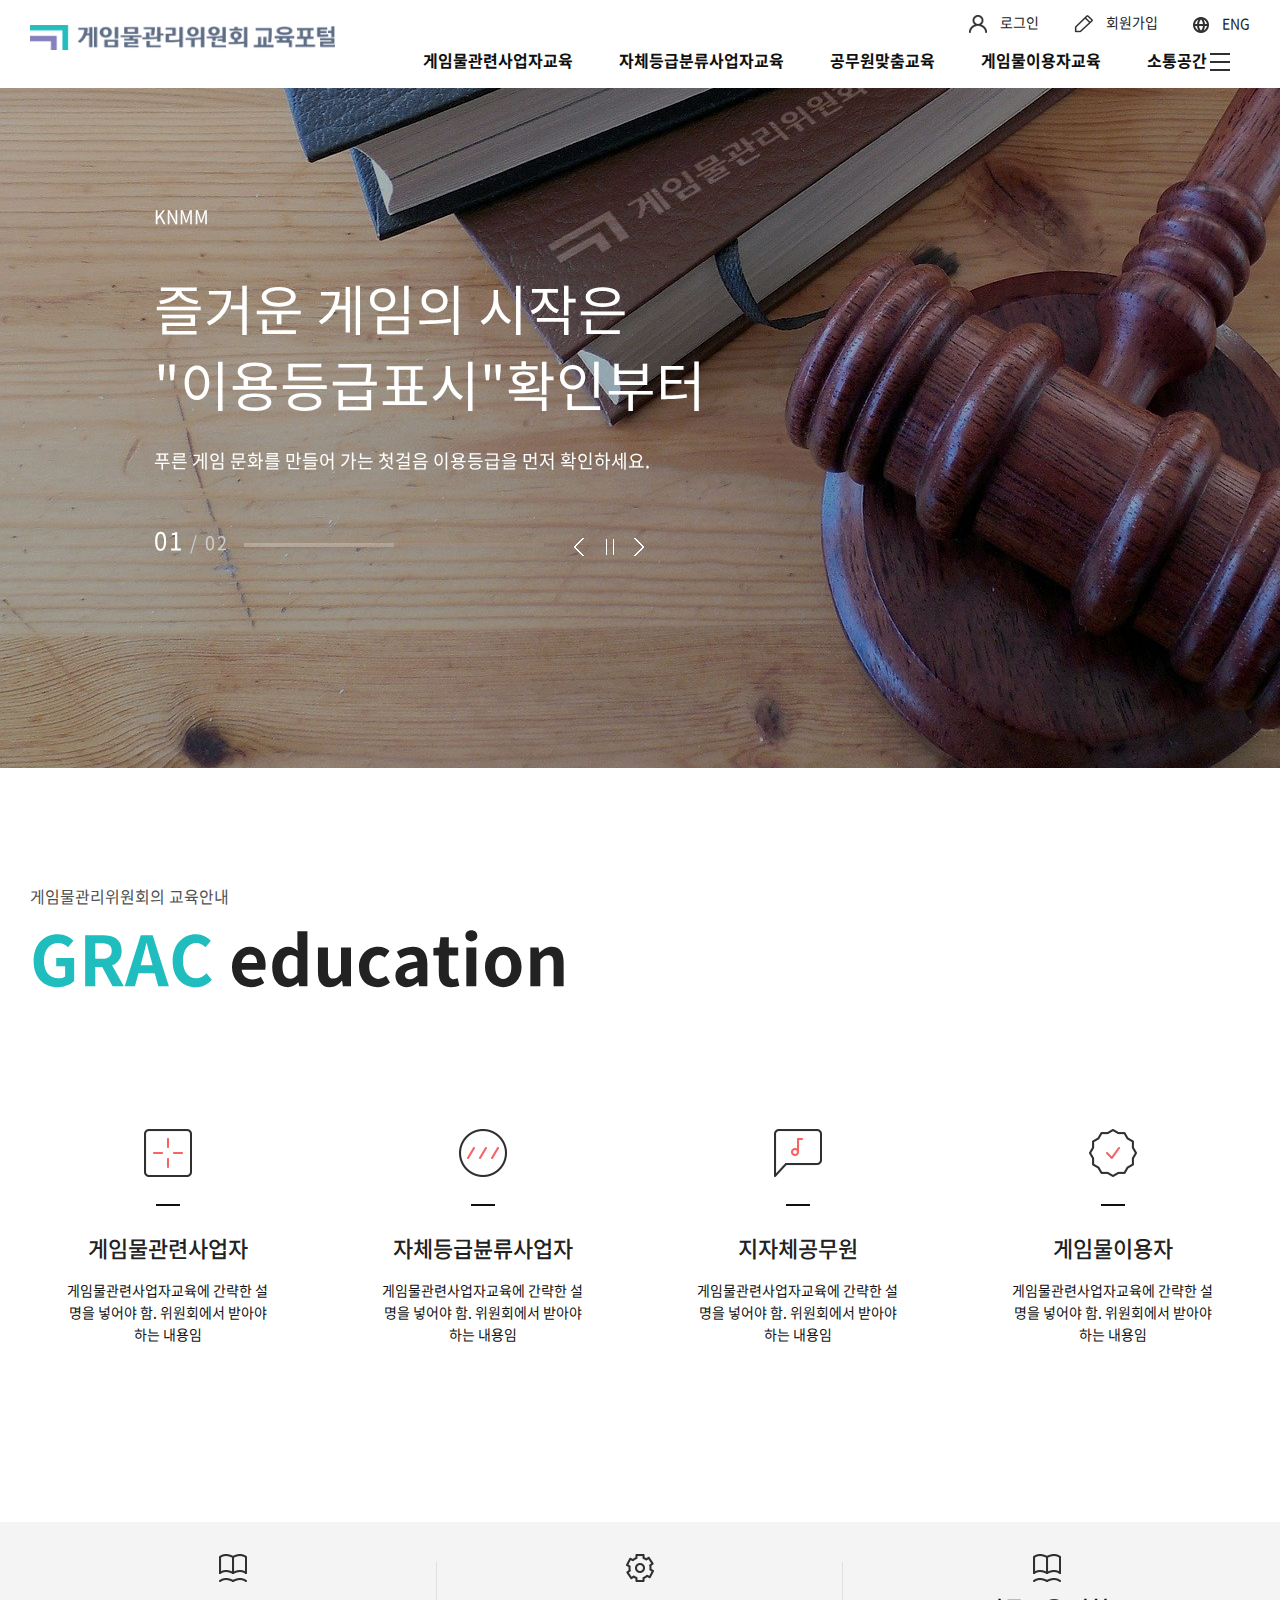
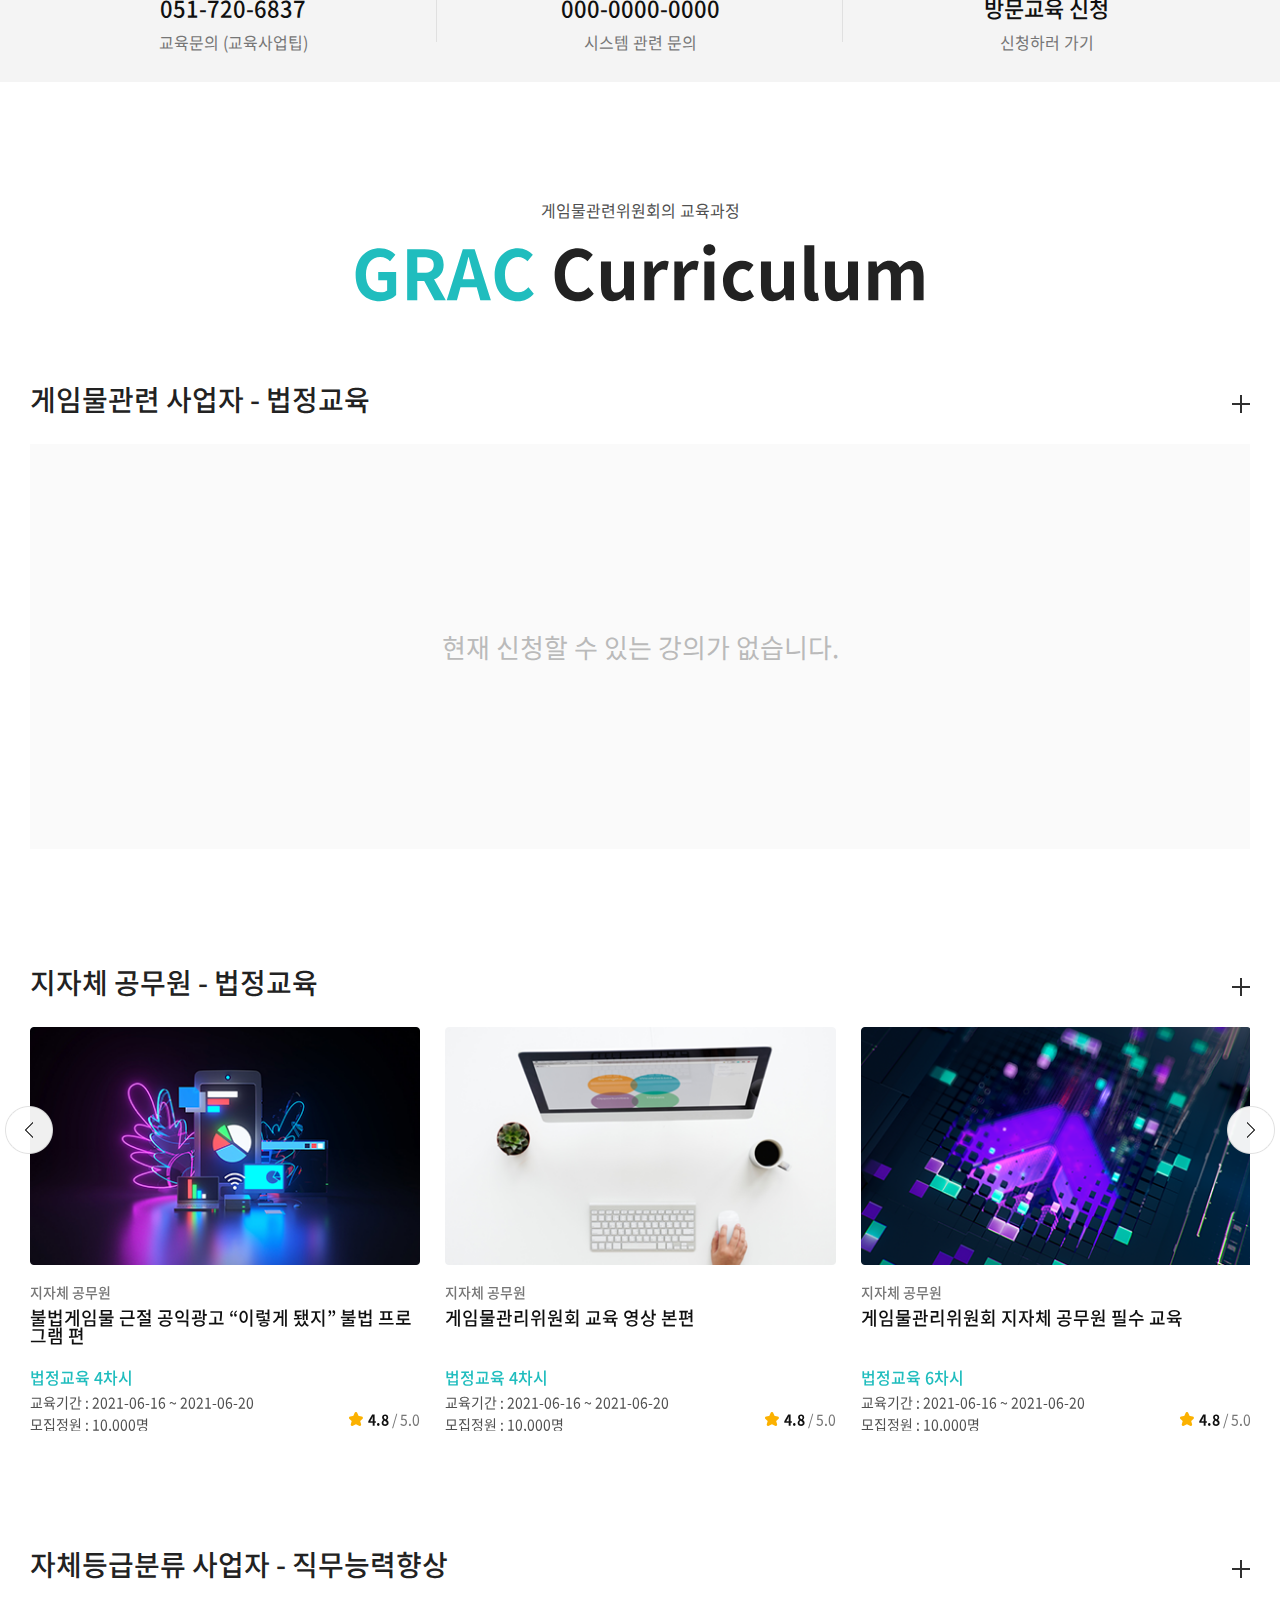
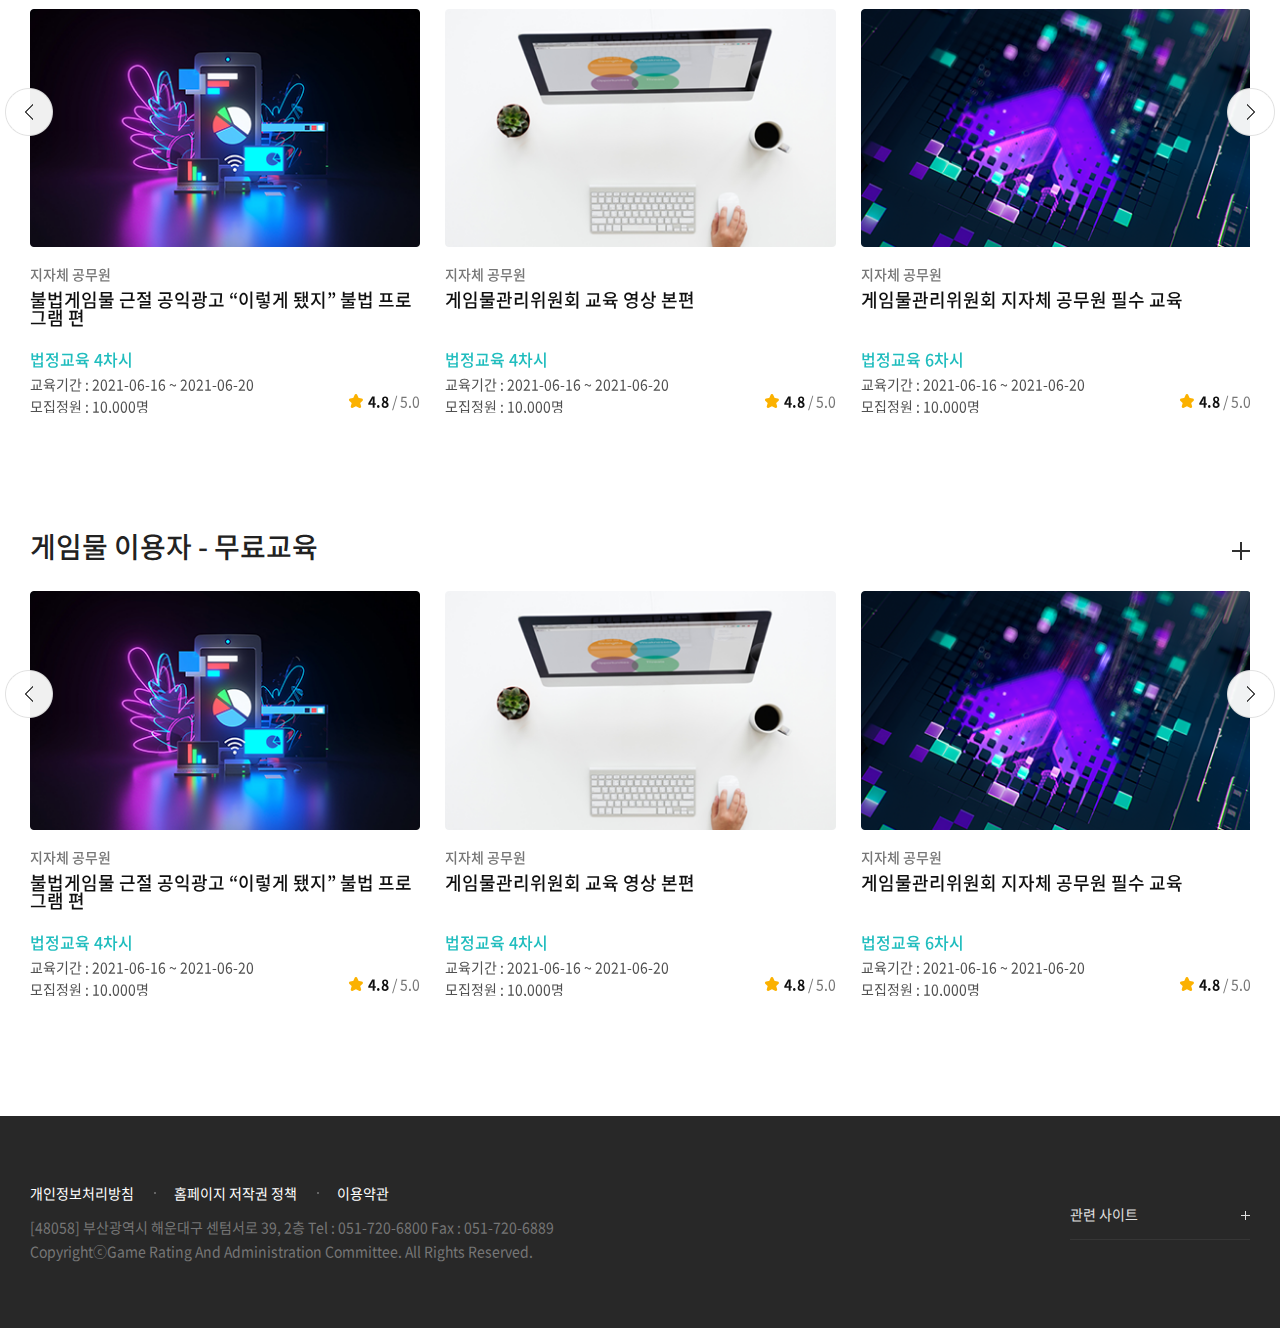
==== commit 7f72e2b2: "Add files via upload" ====
--- a/index.html
+++ b/index.html
@@ -9,13 +9,268 @@
     <link rel="stylesheet" href="https://cdn.jsdelivr.net/npm/swiper@10/swiper-bundle.min.css" />
     <script src="scripts/module/jquery-1.10.2.min.js"></script>
     <script src="scripts/main.js"></script>
+    <script src="scripts/common/common.js"></script>
     <script src="scripts/module/index.js"></script>
-    <script src="scripts/include.js"></script>
     <script src="https://cdn.jsdelivr.net/npm/swiper@10/swiper-bundle.min.js"></script>
 </head>
 <body>
     <div id="wrap">
-        <header data-include-path="/common/header.html">
+        <header>
+            <article>
+                <h1 class="logo">
+                        <a href="/" >
+                            <img src="images/common/logo.png" alt="로고">
+                        </a>
+                </h1>
+                <div class="gnb_area">
+                    <div class="util">
+                        <ul>
+                            <li><a href="../web/join/login.html">
+                                <img src="images/common/icon_login.png" alt="">
+                                로그인
+                            </a></li>
+                            <li><a href="../web/join/join.html">
+                                <img src="images/common/icon_join.png" alt="">
+                                회원가입
+                            </a></li>
+                            <li><a href="">
+                                <img src="images/common/icon_language.png" alt="">
+                                ENG
+                            </a></li>
+                        </ul>
+                    </div>
+                    <nav>
+                        <ul class="gnb">
+                            <li>
+                                <a href="">게임물관련사업자교육</a>
+                                <ul class="sub_menu">
+                                    <li><a href="">청소년게임제공업</a></li>
+                                    <li><a href="">인터넷컴퓨터게임시설제공업</a></li>
+                                    <li><a href="">일반게임제공업</a></li>
+                                    <li><a href="">복합유통게임제공업</a></li>
+                                    <li><a href="">게임제작업</a></li>
+                                    <li><a href="">게임배급업</a></li>
+                                </ul>
+                            </li>
+                            <li>
+                                <a href="">자체등급분류사업자교육</a>
+                                <ul class="sub_menu">
+                                    <li><a href="">청소년게임제공업</a></li>
+                                    <li><a href="">인터넷컴퓨터게임시설제공업</a></li>
+                                    <li><a href="">게임제작업</a></li>
+                                    <li><a href="">게임배급업</a></li>
+                                </ul>
+                            </li>
+                            <li>
+                                <a href="">공무원맞춤교육</a>
+                                <ul class="sub_menu">
+                                    <li><a href="">청소년게임제공업</a></li>
+                                    <li><a href="">게임배급업</a></li>
+                                </ul>
+                            </li>
+                            <li>
+                                <a href="">게임물이용자교육</a>
+                                <ul class="sub_menu">
+                                    <li><a href="">청소년게임제공업</a></li>
+                                    <li><a href="">게임배급업</a></li>
+                                </ul>
+                            </li>
+                            <li>
+                                <a href="../web/notice/notice.html">소통공간</a>
+                                <ul class="sub_menu">
+                                    <li><a href="../web/notice/notice.html">공지사항</a></li>
+                                    <li><a href="../web/notice/faq.html">자주묻는질문</a></li>
+                                    <li><a href="">청소년게임제공업</a></li>
+                                </ul>
+                            </li>
+                        </ul>
+                        <a href="#" class="all_btn"><img src="images/common/icon_nav_all.svg" alt=""></a>
+                    </nav>
+                </div>
+                <a href="#" class="mo_all_btn"><img src="images/common/icon_nav_all.svg" alt=""></a>
+            </article>
+            <div class="all-menu">
+                <i class="close">
+                    <img class="pc_close" src="images/common/header_icon_close.svg" alt="전체메뉴닫기버튼">
+                </i>
+                <div class="menu_list">
+                    <div class="part">
+                        <ul>
+                            <li>
+                                <span class="tit">게임물관련사업자교육</span>
+                                <ul>
+                                    <li><a href="">청소년게임제공업</a></li>
+                                    <li><a href="">인터넷컴퓨터게임시설제공업</a></li>
+                                    <li><a href="">일반게임제공업</a></li>
+                                    <li><a href="">복합유통게임제공업</a></li>
+                                    <li><a href="">게임제작업</a></li>
+                                    <li><a href="">게임배급업</a></li>
+                                </ul>
+                            </li>
+                        </ul>
+                    </div>
+                    <div class="part">
+                        <ul>
+                            <li>
+                                <span class="tit">자체등급분류사업자교육</span>
+                                <ul>
+                                    <li><a href="">청소년게임제공업</a></li>
+                                    <li><a href="">인터넷컴퓨터게임시설제공업</a></li>
+                                    <li><a href="">게임제작업</a></li>
+                                    <li><a href="">게임배급업</a></li>
+                                </ul>
+                            </li>
+                        </ul>
+                        <ul>
+                            <li>
+                                <span class="tit">공무원맞춤교육</span>
+                                <ul>
+                                    <li><a href="">청소년게임제공업</a></li>
+                                    <li><a href="">게임배급업</a></li>
+                                </ul>
+                            </li>
+                        </ul>
+                    </div>
+                    <div class="part">
+                        <ul>
+                            <li>
+                                <span class="tit">게임물이용자교육</span>
+                                <ul>
+                                    <li><a href="">청소년게임제공업</a></li>
+                                    <li><a href="">게임배급업</a></li>
+                                </ul>
+                            </li>
+                        </ul>
+                        <ul>
+                            <li>
+                                <span class="tit">소통공간</span>
+                                <ul>
+                                    <li><a href="../web/notice/notice.html" target="_parent">공지사항</a></li>
+                                    <li><a href="../web/notice/faq.html" id="shareLink">자주묻는질문</a></li>
+                                    <li><a href="">청소년게임제공업</a></li>
+                                </ul>
+                            </li>
+                        </ul>   
+                    </div>
+                </div>
+            </div>
+            <!-- mobile menu -->
+            <div class="mo_nav">
+                <div class="mo_top">
+                    <ul class="mo_util">
+                        <li class="mo_login"><a href="../web/join/login.html">로그인</a></li>
+                        <li><a href="../web/join/join.html">회원가입</a></li>
+                        <li><a href="">마이페이지</a></li>
+                    </ul>
+                    <i class="mo_close">
+                        <img src="images/common/mo_header_icon_close.svg" alt="모바일_전체메뉴닫기버튼">
+                    </i>
+                </div>
+                <div class="favorite">
+                    <div class="favo_tit">
+                        <h4>FAVORITE MENU</h4>
+                        <a href="">MENU PLUS <i><img src="images/common/icon_plus.png" alt=""></i></a>
+                    </div>
+                    <ul>
+                        <li>
+                            <a href="">
+                                <img src="images/module/mo_favo_icon01.png" alt="자주사용하는메뉴아이콘">
+                                <span>청소년게임<br>제공업</span>
+                            </a>
+                        </li>
+                        <li>
+                            <a href="">
+                                <img src="images/module/mo_favo_icon02.png" alt="자주사용하는메뉴아이콘">
+                                <span>인터넷컴퓨터<br>제공업</span>
+                            </a>
+                        </li>
+                        <li>
+                            <a href="">
+                                <img src="images/module/mo_favo_icon03.png" alt="자주사용하는메뉴아이콘">
+                                <span>나의 학습방</span>
+                            </a>
+                        </li>
+                        <li>
+                            <a href="../web/notice/faq.html">
+                                <img src="images/module/mo_favo_icon04.png" alt="자주사용하는메뉴아이콘">
+                                <span>자주하는 질문</span>
+                            </a>
+                        </li>
+                        <li>
+                            <a href="">
+                                <img src="images/common/mo_icon_pius.png" alt="자주사용하는메뉴아이콘">
+                                <span></span>
+                            </a>
+                        </li>
+                        <li>
+                            <a href="">
+                                <img src="images/common/mo_icon_pius.png" alt="자주사용하는메뉴아이콘">
+                                <span></span>
+                            </a>
+                        </li>
+                    </ul>
+                </div>
+                <div class="mo_menu_list">
+                    <div class="part">
+                        <ul>
+                            <li>
+                                <span class="tit">게임물관련사업자교육<img src="images/common/mo_allmenu_arrow.svg" alt=""></span>
+                                <ul class="mo_sub_menu">
+                                    <li><a href="">청소년게임제공업</a></li>
+                                    <li><a href="">인터넷컴퓨터게임시설제공업</a></li>
+                                    <li><a href="">일반게임제공업</a></li>
+                                    <li><a href="">복합유통게임제공업</a></li>
+                                    <li><a href="">게임제작업</a></li>
+                                    <li><a href="">게임배급업</a></li>
+                                </ul>
+                            </li>
+                        </ul>
+                    </div>
+                    <div class="part">
+                        <ul>
+                            <li>
+                                <span class="tit">자체등급분류사업자교육<img src="images/common/mo_allmenu_arrow.svg" alt=""></span>
+                                <ul class="mo_sub_menu">
+                                    <li><a href="">청소년게임제공업</a></li>
+                                    <li><a href="">인터넷컴퓨터게임시설제공업</a></li>
+                                    <li><a href="">게임제작업</a></li>
+                                    <li><a href="">게임배급업</a></li>
+                                </ul>
+                            </li>
+                        </ul>
+                        <ul>
+                            <li>
+                                <span class="tit">공무원맞춤교육<img src="images/common/mo_allmenu_arrow.svg" alt=""></span>
+                                <ul class="mo_sub_menu">
+                                    <li><a href="">청소년게임제공업</a></li>
+                                    <li><a href="">게임배급업</a></li>
+                                </ul>
+                            </li>
+                        </ul>
+                    </div>
+                    <div class="part">
+                        <ul>
+                            <li>
+                                <span class="tit">게임물이용자교육<img src="images/common/mo_allmenu_arrow.svg" alt=""></span>
+                                <ul class="mo_sub_menu">
+                                    <li><a href="">청소년게임제공업</a></li>
+                                    <li><a href="">게임배급업</a></li>
+                                </ul>
+                            </li>
+                        </ul>
+                        <ul>
+                            <li>
+                                <span class="tit">소통공간<img src="images/common/mo_allmenu_arrow.svg" alt=""></span>
+                                <ul class="mo_sub_menu">
+                                    <li><a href="../web/notice/notice.html">공지사항</a></li>
+                                    <li><a href="../web/notice/faq.html">자주묻는질문</a></li>
+                                    <li><a href="">청소년게임제공업</a></li>
+                                </ul>
+                            </li>
+                        </ul>
+                    </div>
+                </div>
+            </div>
         </header>
         <div id="container" class="main">
             <section class="swiper main_swiper">
@@ -454,7 +709,26 @@
                 </article>
              </section>
         </div>
-        <footer data-include-path="/common/footer.html">
+        <footer>
+            <article>
+                <div class="footer_area">
+                    <ul>
+                        <li><a href="">개인정보처리방침</a></li>
+                        <li><a href="">홈페이지 저작권 정책</a></li>
+                        <li><a href="">이용약관</a></li>
+                    </ul>
+                    <address>[48058] 부산광역시 해운대구 센텀서로 39, 2층 Tel : 051-720-6800 Fax : 051-720-6889</address>
+                    <p class="copy">CopyrightⓒGame Rating And Administration Committee. All Rights Reserved.</p>
+                </div>
+                <div class="site">
+                    <label for="family_site"></label>
+                    <select title="관련 사이트 목록" id="family_site">
+                        <option value="">관련 사이트</option>
+                        <option value="" title="새창으로 이동">문화체육관광부</option>
+                        <option value="" title="새창으로 이동">한국게임산업협회</option>
+                    </select>
+                </div>
+            </article>
         </footer>
     </div>
 </body>
--- a/css/style.css
+++ b/css/style.css
@@ -431,6 +431,9 @@
 header .all-menu.on {
   display: block;
 }
+header .all-menu.on::-webkit-scrollbar {
+  display: none;
+}
 header .all-menu .close {
   position: absolute;
   top: 50px;
@@ -614,7 +617,7 @@
   }
   header div.mo_nav > .mo_top .mo_util li::before {
     position: absolute;
-    content: url(../images/common/mo_right_arrow.svg);
+    content: url(/images/common/mo_right_arrow.svg);
     right: -15px;
     top: 50%;
     -webkit-transform: translateY(-50%);
@@ -821,6 +824,9 @@
 footer {
   background: #282828;
   font-size: 14px;
+  position: relative;
+  -webkit-transform: translatY(-100%);
+          transform: translatY(-100%);
 }
 footer article {
   display: -webkit-box;
@@ -868,6 +874,9 @@
   top: 50%;
   -webkit-transform: translateY(-50%);
           transform: translateY(-50%);
+}
+footer article .footer_area ul li:first-child::before {
+  display: none;
 }
 footer article .footer_area ul li:first-child a {
   padding-left: 0;
@@ -962,39 +971,55 @@
     border-bottom: 1px solid #363636;
   }
 }
-#container .main_swiper {
+#wrap {
+  display: -webkit-box;
+  display: -ms-flexbox;
+  display: flex;
+  -webkit-box-orient: vertical;
+  -webkit-box-direction: normal;
+      -ms-flex-direction: column;
+          flex-direction: column;
+  min-height: 100vh;
+}
+#wrap #container {
+  -webkit-box-flex: 1;
+      -ms-flex-positive: 1;
+          flex-grow: 1;
+  overflow: hidden;
+}
+#wrap #container .main_swiper {
   height: 680px;
 }
-#container .main_swiper .swiper-slide {
+#wrap #container .main_swiper .swiper-slide {
   background-size: cover;
   position: relative;
 }
-#container .main_swiper .swiper-slide .txt_area {
+#wrap #container .main_swiper .swiper-slide .txt_area {
   position: absolute;
   top: 120px;
   left: 12%;
   color: #fff;
 }
-#container .main_swiper .swiper-slide .txt_area i {
+#wrap #container .main_swiper .swiper-slide .txt_area i {
   font-size: 18px;
   color: #fff;
   padding-bottom: 10px;
 }
-#container .main_swiper .swiper-slide .txt_area p {
+#wrap #container .main_swiper .swiper-slide .txt_area p {
   font-size: 54px;
   margin-top: 45px;
   margin-bottom: 30px;
   line-height: 1.4;
 }
-#container .main_swiper .swiper-slide .txt_area > span {
+#wrap #container .main_swiper .swiper-slide .txt_area > span {
   font-size: 18px;
 }
-#container .main_swiper .control {
+#wrap #container .main_swiper .control {
   position: absolute;
   top: 455px;
   left: 12%;
 }
-#container .main_swiper .control .pagination {
+#wrap #container .main_swiper .control .pagination {
   position: absolute;
   z-index: 99;
   width: 90px;
@@ -1003,22 +1028,22 @@
   top: -15px;
   letter-spacing: 2px;
 }
-#container .main_swiper .control .pagination .swiper-pagination-current {
+#wrap #container .main_swiper .control .pagination .swiper-pagination-current {
   font-size: 24px;
   color: #fff;
 }
-#container .main_swiper .control .progress {
+#wrap #container .main_swiper .control .progress {
   width: 300px;
   background: #b0a398;
   opacity: 0.25;
   z-index: 999;
   left: 90px;
 }
-#container .main_swiper .control .progress span {
+#wrap #container .main_swiper .control .progress span {
   background: #fff;
   opacity: 1;
 }
-#container .main_swiper .control .playpause button {
+#wrap #container .main_swiper .control .playpause button {
   position: absolute;
   z-index: 200;
   top: -8px;
@@ -1026,10 +1051,10 @@
   background: none;
   border: none;
 }
-#container .main_swiper .control .playpause button.play {
+#wrap #container .main_swiper .control .playpause button.play {
   display: none;
 }
-#container .main_swiper .control .arrow {
+#wrap #container .main_swiper .control .arrow {
   width: 70px;
   position: absolute;
   top: -5px;
@@ -1049,27 +1074,27 @@
       -ms-flex-align: center;
           align-items: center;
 }
-#container article {
+#wrap #container article {
   width: 1280px;
   margin: 0 auto;
   margin-top: 120px;
 }
-#container article .tit {
+#wrap #container article .tit {
   margin-bottom: 80px;
 }
-#container article .tit p {
+#wrap #container article .tit p {
   margin-bottom: 80px;
   font-size: 16px;
   color: #505050;
   margin-bottom: 20px;
 }
-#container article .tit h3 {
+#wrap #container article .tit h3 {
   font-size: 68px;
 }
-#container article .tit h3 span.color {
+#wrap #container article .tit h3 span.color {
   color: #20bdbe;
 }
-#container .education ul {
+#wrap #container .education ul {
   display: -webkit-box;
   display: -ms-flexbox;
   display: flex;
@@ -1085,7 +1110,7 @@
           align-items: center;
   gap: 40px;
 }
-#container .education ul li a {
+#wrap #container .education ul li a {
   width: 100%;
   height: 330px;
   display: -webkit-box;
@@ -1106,17 +1131,17 @@
   -webkit-transition: all 0.3s;
   transition: all 0.3s;
 }
-#container .education ul li a:hover {
+#wrap #container .education ul li a:hover {
   -webkit-box-shadow: rgba(0, 0, 0, 0.25) 0px 14px 28px, rgba(0, 0, 0, 0.22) 0px 10px 10px;
           box-shadow: rgba(0, 0, 0, 0.25) 0px 14px 28px, rgba(0, 0, 0, 0.22) 0px 10px 10px;
 }
-#container .education ul li a:hover span {
+#wrap #container .education ul li a:hover span {
   background-size: 100%;
 }
-#container .education ul li a i {
+#wrap #container .education ul li a i {
   position: relative;
 }
-#container .education ul li a i::before {
+#wrap #container .education ul li a i::before {
   content: "";
   position: absolute;
   width: 24px;
@@ -1127,12 +1152,12 @@
   -webkit-transform: translateX(-50%);
           transform: translateX(-50%);
 }
-#container .education ul li a h5 {
+#wrap #container .education ul li a h5 {
   font-size: 22px;
   font-weight: 500;
   margin: 60px 0 20px;
 }
-#container .education ul li a span {
+#wrap #container .education ul li a span {
   word-break: break-all;
   color: #111;
   background-image: linear-gradient(transparent calc(100% - 1px), #000 1px);
@@ -1144,14 +1169,14 @@
   line-height: 1.6;
   padding-bottom: 1.5px;
 }
-#container .contact {
+#wrap #container .contact {
   height: 160px;
   background: #f4f4f4;
 }
-#container .contact article {
+#wrap #container .contact article {
   height: 100%;
 }
-#container .contact article ul {
+#wrap #container .contact article ul {
   display: -webkit-box;
   display: -ms-flexbox;
   display: flex;
@@ -1167,7 +1192,7 @@
           align-items: center;
   height: 100%;
 }
-#container .contact article ul li {
+#wrap #container .contact article ul li {
   display: -webkit-box;
   display: -ms-flexbox;
   display: flex;
@@ -1185,10 +1210,10 @@
   width: 100%;
   gap: 15px;
 }
-#container .contact article ul li:last-child::before {
+#wrap #container .contact article ul li:last-child::before {
   background: none;
 }
-#container .contact article ul li::before {
+#wrap #container .contact article ul li::before {
   position: absolute;
   content: "";
   width: 1px;
@@ -1199,39 +1224,39 @@
   -webkit-transform: translateY(-50%);
           transform: translateY(-50%);
 }
-#container .contact article ul li h6 {
+#wrap #container .contact article ul li h6 {
   font-size: 22px;
   color: #101010;
   font-weight: 500;
 }
-#container .contact article ul li span {
+#wrap #container .contact article ul li span {
   font-size: 16px;
   color: #767676;
 }
-#container .contact article ul li span a {
+#wrap #container .contact article ul li span a {
   color: #767676;
 }
-#container .curri .tit {
+#wrap #container .curri .tit {
   text-align: center;
 }
-#container .curri .slide_area {
+#wrap #container .curri .slide_area {
   position: relative;
   margin-bottom: 120px;
 }
-#container .curri .slide_area h5 {
+#wrap #container .curri .slide_area h5 {
   font-size: 28px;
   font-weight: 500;
   margin-bottom: 30px;
 }
-#container .curri .slide_area .more {
+#wrap #container .curri .slide_area .more {
   position: absolute;
   right: 0;
   top: 0;
 }
-#container .curri .slide_area .curri_slide {
+#wrap #container .curri .slide_area .curri_slide {
   position: static;
 }
-#container .curri .slide_area .curri_slide .swiper-wrapper > li {
+#wrap #container .curri .slide_area .curri_slide .swiper-wrapper > li {
   display: -webkit-box;
   display: -ms-flexbox;
   display: flex;
@@ -1248,46 +1273,46 @@
   width: 32%;
   word-break: break-all;
 }
-#container .curri .slide_area .curri_slide .swiper-wrapper > li:first-child {
+#wrap #container .curri .slide_area .curri_slide .swiper-wrapper > li:first-child {
   margin-left: 0;
 }
-#container .curri .slide_area .curri_slide .swiper-wrapper > li:last-child {
+#wrap #container .curri .slide_area .curri_slide .swiper-wrapper > li:last-child {
   margin-right: 0;
 }
-#container .curri .slide_area .curri_slide .swiper-wrapper > li a {
+#wrap #container .curri .slide_area .curri_slide .swiper-wrapper > li a {
   width: 100%;
 }
-#container .curri .slide_area .curri_slide .swiper-wrapper > li a img {
+#wrap #container .curri .slide_area .curri_slide .swiper-wrapper > li a img {
   width: 100%;
 }
-#container .curri .slide_area .curri_slide .swiper-wrapper > li a.sub_tit {
+#wrap #container .curri .slide_area .curri_slide .swiper-wrapper > li a.sub_tit {
   height: 60px;
   font-size: 18px;
   color: #101010;
   font-weight: 500;
   word-break: break-all;
 }
-#container .curri .slide_area .curri_slide .swiper-wrapper > li i {
+#wrap #container .curri .slide_area .curri_slide .swiper-wrapper > li i {
   font-size: 14px;
   color: #767676;
   font-weight: 500;
   margin: 20px 0 10px;
 }
-#container .curri .slide_area .curri_slide .swiper-wrapper > li li {
+#wrap #container .curri .slide_area .curri_slide .swiper-wrapper > li li {
   font-size: 14px;
   color: #505050;
   margin-bottom: 8px;
 }
-#container .curri .slide_area .curri_slide .swiper-wrapper > li li.nth {
+#wrap #container .curri .slide_area .curri_slide .swiper-wrapper > li li.nth {
   font-size: 16px;
   color: #20bdbe;
   font-weight: 500;
   margin-bottom: 10px;
 }
-#container .curri .slide_area .curri_slide .swiper-wrapper > li li:last-child {
+#wrap #container .curri .slide_area .curri_slide .swiper-wrapper > li li:last-child {
   margin-bottom: 0;
 }
-#container .curri .slide_area .curri_slide .swiper-wrapper > li span {
+#wrap #container .curri .slide_area .curri_slide .swiper-wrapper > li span {
   font-size: 14px;
   display: block;
   position: absolute;
@@ -1295,25 +1320,25 @@
   right: 0;
   color: #767676;
 }
-#container .curri .slide_area .curri_slide .swiper-wrapper > li span b {
+#wrap #container .curri .slide_area .curri_slide .swiper-wrapper > li span b {
   position: relative;
   color: #101010;
   padding-left: 20px;
   background: url(/images/common/icon_star.png) no-repeat center left;
 }
-#container .curri .slide_area .curri_slide .curri_prev {
+#wrap #container .curri .slide_area .curri_slide .curri_prev {
   position: absolute;
   z-index: 99;
   top: 29.5%;
   left: -25px;
 }
-#container .curri .slide_area .curri_slide .curri_next {
+#wrap #container .curri .slide_area .curri_slide .curri_next {
   position: absolute;
   z-index: 99;
   top: 29.5%;
   right: -25px;
 }
-#container .curri .slide_area .data_none {
+#wrap #container .curri .slide_area .data_none {
   width: 100%;
   display: -webkit-box;
   display: -ms-flexbox;
@@ -1332,27 +1357,27 @@
   background: #fafafa;
   text-align: center;
 }
-#container .curri .slide_area .data_none p {
+#wrap #container .curri .slide_area .data_none p {
   font-size: 26px;
   color: #bababa;
 }
 
 @media screen and (max-width: 1280px) {
-  #container article {
+  #wrap #container article {
     width: 100%;
     padding: 0 30px;
   }
 }
 @media screen and (max-width: 1024px) {
-  #container .main_swiper .swiper-slide {
+  #wrap #container .main_swiper .swiper-slide {
     background-size: cover;
     background-position: center center;
   }
-  #container .education .tit {
+  #wrap #container .education .tit {
     margin-bottom: 50px;
     text-align: center;
   }
-  #container .education ul {
+  #wrap #container .education ul {
     display: -webkit-box;
     display: -ms-flexbox;
     display: flex;
@@ -1369,7 +1394,7 @@
     -ms-flex-wrap: wrap;
         flex-wrap: wrap;
   }
-  #container .education ul li a {
+  #wrap #container .education ul li a {
     width: 100%;
     height: auto;
     display: -webkit-box;
@@ -1388,10 +1413,10 @@
     padding: 15px 35px;
     gap: 3rem;
   }
-  #container .education ul li a i::before {
+  #wrap #container .education ul li a i::before {
     display: none;
   }
-  #container .education ul li a .cnts {
+  #wrap #container .education ul li a .cnts {
     display: -webkit-box;
     display: -ms-flexbox;
     display: flex;
@@ -1406,181 +1431,185 @@
         -ms-flex-align: start;
             align-items: flex-start;
   }
-  #container .education ul li a .cnts h5 {
+  #wrap #container .education ul li a .cnts h5 {
     font-size: 22px;
     font-weight: 500;
     margin: 0;
     margin-bottom: 20px;
   }
-  #container .education ul li a .cnts span {
+  #wrap #container .education ul li a .cnts span {
     text-align: left;
     line-height: 1.2;
   }
 }
 @media screen and (max-width: 720px) {
-  #container .main_swiper {
+  .hidden {
+    overflow: hidden;
+  }
+  #wrap #container .main_swiper {
     height: 80rem;
   }
-  #container .main_swiper .swiper-slide .txt_area {
+  #wrap #container .main_swiper .swiper-slide .txt_area {
     width: 100%;
     text-align: center;
     left: 0;
   }
-  #container .main_swiper .swiper-slide .txt_area i {
+  #wrap #container .main_swiper .swiper-slide .txt_area i {
     font-size: 1.8rem;
     padding-bottom: 1rem;
   }
-  #container .main_swiper .swiper-slide .txt_area p {
+  #wrap #container .main_swiper .swiper-slide .txt_area p {
     font-size: 5.4rem;
     margin-top: 4.5rem;
     margin-bottom: 3rem;
   }
-  #container .main_swiper .swiper-slide .txt_area > span {
+  #wrap #container .main_swiper .swiper-slide .txt_area > span {
     font-size: 1.8rem;
   }
-  #container .main_swiper .control {
+  #wrap #container .main_swiper .control {
     left: 15%;
   }
-  #container .main_swiper .control .pagination {
+  #wrap #container .main_swiper .control .pagination {
     width: 10rem;
     font-size: 1.8rem;
   }
-  #container .main_swiper .control .pagination .swiper-pagination-current {
+  #wrap #container .main_swiper .control .pagination .swiper-pagination-current {
     font-size: 2.4rem;
   }
-  #container .main_swiper .control .progress {
+  #wrap #container .main_swiper .control .progress {
     width: 30rem;
     top: 0;
     left: 9rem;
   }
-  #container .main_swiper .control .playpause button {
+  #wrap #container .main_swiper .control .playpause button {
     left: 46.5rem;
   }
-  #container .main_swiper .control .arrow {
+  #wrap #container .main_swiper .control .arrow {
     width: 7rem;
     left: 43rem;
   }
-  #container article {
+  #wrap #container article {
     margin-top: 12rem;
   }
-  #container article .tit {
+  #wrap #container article .tit {
     margin-bottom: 8rem;
   }
-  #container article .tit p {
+  #wrap #container article .tit p {
     margin-bottom: 8rem;
     font-size: 2rem;
     margin-bottom: 2rem;
   }
-  #container article .tit h3 {
+  #wrap #container article .tit h3 {
     font-size: 6.8rem;
   }
-  #container .education .tit {
+  #wrap #container .education .tit {
     margin-bottom: 5rem;
   }
-  #container .education ul li a {
+  #wrap #container .education ul li a {
     padding: 1.5rem 3.5rem;
   }
-  #container .education ul li a:hover span {
+  #wrap #container .education ul li a:hover span {
     background-size: 0;
   }
-  #container .education ul li a .cnts h5 {
+  #wrap #container .education ul li a .cnts h5 {
     font-size: 2.2rem;
     margin-bottom: 2rem;
   }
-  #container .contact {
+  #wrap #container .contact {
     height: 160px;
   }
-  #container .contact article ul li h6 {
+  #wrap #container .contact article ul li h6 {
     font-size: 2.2rem;
   }
-  #container .contact article ul li span {
+  #wrap #container .contact article ul li span {
     font-size: 1.6rem;
   }
-  #container .curri .slide_area {
+  #wrap #container .curri .slide_area {
     margin-bottom: 12rem;
   }
-  #container .curri .slide_area h5 {
+  #wrap #container .curri .slide_area h5 {
     font-size: 2.8rem;
     margin-bottom: 3rem;
   }
-  #container .curri .slide_area .curri_slide {
+  #wrap #container .curri .slide_area .curri_slide {
     position: static;
   }
-  #container .curri .slide_area .curri_slide .swiper-wrapper > li {
+  #wrap #container .curri .slide_area .curri_slide .swiper-wrapper > li {
     width: auto;
   }
-  #container .curri .slide_area .curri_slide .swiper-wrapper > li a {
+  #wrap #container .curri .slide_area .curri_slide .swiper-wrapper > li a {
     width: 100%;
   }
-  #container .curri .slide_area .curri_slide .swiper-wrapper > li a img {
+  #wrap #container .curri .slide_area .curri_slide .swiper-wrapper > li a img {
     width: 100%;
   }
-  #container .curri .slide_area .curri_slide .swiper-wrapper > li a.sub_tit {
+  #wrap #container .curri .slide_area .curri_slide .swiper-wrapper > li a.sub_tit {
     font-size: 1.8rem;
     height: auto;
     margin-bottom: 2rem;
   }
-  #container .curri .slide_area .curri_slide .swiper-wrapper > li i {
+  #wrap #container .curri .slide_area .curri_slide .swiper-wrapper > li i {
     font-size: 1.4rem;
     margin: 2rem 0 1rem;
   }
-  #container .curri .slide_area .curri_slide .swiper-wrapper > li li {
+  #wrap #container .curri .slide_area .curri_slide .swiper-wrapper > li li {
     font-size: 1.5rem;
     margin-bottom: 0.8rem;
   }
-  #container .curri .slide_area .curri_slide .swiper-wrapper > li li.nth {
+  #wrap #container .curri .slide_area .curri_slide .swiper-wrapper > li li.nth {
     font-size: 1.6rem;
     margin-bottom: 1rem;
   }
-  #container .curri .slide_area .curri_slide .swiper-wrapper > li span {
+  #wrap #container .curri .slide_area .curri_slide .swiper-wrapper > li span {
     bottom: 0;
     right: 0;
     font-size: 1.5rem;
   }
-  #container .curri .slide_area .curri_slide .swiper-wrapper > li span b {
+  #wrap #container .curri .slide_area .curri_slide .swiper-wrapper > li span b {
     padding-left: 3rem;
   }
-  #container .curri .slide_area .curri_slide .curri_prev {
+  #wrap #container .curri .slide_area .curri_slide .curri_prev {
     display: none;
   }
-  #container .curri .slide_area .curri_slide .curri_next {
+  #wrap #container .curri .slide_area .curri_slide .curri_next {
     display: none;
   }
-  #container .curri .slide_area .data_none p {
+  #wrap #container .curri .slide_area .data_none p {
     font-size: 2.6rem;
   }
 }
 @media screen and (max-width: 550px) {
-  #container .main_swiper .control .progress {
+  #wrap #container .main_swiper .control .progress {
     width: 30rem;
     top: -0.5rem;
     left: 9rem;
   }
-  #container .main_swiper .control .playpause button {
+  #wrap #container .main_swiper .control .playpause button {
     top: -1.6rem;
   }
-  #container .main_swiper .control .arrow {
+  #wrap #container .main_swiper .control .arrow {
     width: 8.5rem;
     top: -1.1rem;
   }
 }
 @media screen and (max-width: 480px) {
-  #container .main_swiper .control {
+  #wrap #container .main_swiper .control {
     top: 80%;
   }
-  #container .main_swiper .control .progress {
+  #wrap #container .main_swiper .control .progress {
     left: 10rem;
   }
-  #container .main_swiper .control .playpause button {
+  #wrap #container .main_swiper .control .playpause button {
     top: -1.3rem;
     left: 46.5rem;
   }
-  #container .main_swiper .control .arrow {
+  #wrap #container .main_swiper .control .arrow {
     top: -1rem;
   }
 }
 .sub {
   margin: 50px 0;
+  height: 100%;
 }
 .sub.board .location {
   padding-left: 50px;
@@ -1607,6 +1636,7 @@
 }
 .sub.board .location ul li a img {
   vertical-align: baseline;
+  width: 20px;
 }
 .sub.board .location ul li:last-child {
   padding-right: 0;
@@ -1618,6 +1648,9 @@
   content: url(/images/common/mo_right_arrow.svg);
   position: absolute;
   right: 10px;
+  top: 50%;
+  -webkit-transform: translateY(-50%);
+          transform: translateY(-50%);
 }
 .sub.board section article {
   text-align: center;
@@ -1628,7 +1661,7 @@
 .sub.board section article .top_area h3 {
   font-size: 48px;
 }
-.sub.board section article .top_area form {
+.sub.board section article .top_area form.search_form {
   display: -webkit-box;
   display: -ms-flexbox;
   display: flex;
@@ -1644,7 +1677,7 @@
           align-items: center;
   gap: 20px;
 }
-.sub.board section article .top_area form .notice_select {
+.sub.board section article .top_area form.search_form .notice_select {
   background: url("/images/common/mo_allmenu_arrow.svg") no-repeat 90% center;
   -webkit-appearance: none;
      -moz-appearance: none;
@@ -1654,7 +1687,7 @@
   border: 1px solid #e0e0e0;
   padding: 5px 10px;
 }
-.sub.board section article .top_area form .search_box {
+.sub.board section article .top_area form.search_form .search_box {
   background: url("/images/common/icon_search.png") no-repeat 90% center;
   width: 260px;
   height: 50px;
@@ -1775,17 +1808,36 @@
   .sub.board section article .top_area h3 {
     font-size: 4.8rem;
   }
-  .sub.board section article .top_area form {
+  .sub.board section article .top_area form.search_form {
+    -webkit-box-pack: center;
+        -ms-flex-pack: center;
+            justify-content: center;
     gap: 2rem;
   }
-  .sub.board section article .top_area form .notice_select {
+  .sub.board section article .top_area form.search_form .notice_select {
     height: 5rem;
     padding: 0.5rem 1rem;
-  }
-  .sub.board section article .top_area form .search_box {
+    font-size: 2rem;
+  }
+  .sub.board section article .top_area form.search_form .search_box {
     width: 26rem;
     height: 5rem;
     padding: 0.5rem 1rem;
+  }
+  .sub.board section article .top_area form.search_form .search_box::-webkit-input-placeholder {
+    font-size: 2rem;
+  }
+  .sub.board section article .top_area form.search_form .search_box::-moz-placeholder {
+    font-size: 2rem;
+  }
+  .sub.board section article .top_area form.search_form .search_box:-ms-input-placeholder {
+    font-size: 2rem;
+  }
+  .sub.board section article .top_area form.search_form .search_box::-ms-input-placeholder {
+    font-size: 2rem;
+  }
+  .sub.board section article .top_area form.search_form .search_box::placeholder {
+    font-size: 2rem;
   }
   .sub.board section article .tbl_area table thead th {
     font-size: 1.8rem;
@@ -1860,3 +1912,210 @@
     width: 80%;
   }
 }
+.sub.login article .top_area {
+  display: -webkit-box;
+  display: -ms-flexbox;
+  display: flex;
+  -webkit-box-orient: vertical;
+  -webkit-box-direction: normal;
+      -ms-flex-direction: column;
+          flex-direction: column;
+  -webkit-box-pack: center;
+      -ms-flex-pack: center;
+          justify-content: center;
+  -webkit-box-align: center;
+      -ms-flex-align: center;
+          align-items: center;
+}
+.sub.login article .top_area form.login_form {
+  display: -webkit-box;
+  display: -ms-flexbox;
+  display: flex;
+  -webkit-box-orient: vertical;
+  -webkit-box-direction: normal;
+      -ms-flex-direction: column;
+          flex-direction: column;
+  -webkit-box-pack: center;
+      -ms-flex-pack: center;
+          justify-content: center;
+  -webkit-box-align: center;
+      -ms-flex-align: center;
+          align-items: center;
+  gap: 25px;
+}
+.sub.login article .top_area form.login_form .login_box {
+  display: -webkit-box;
+  display: -ms-flexbox;
+  display: flex;
+  -webkit-box-orient: vertical;
+  -webkit-box-direction: normal;
+      -ms-flex-direction: column;
+          flex-direction: column;
+  -webkit-box-pack: center;
+      -ms-flex-pack: center;
+          justify-content: center;
+  -webkit-box-align: center;
+      -ms-flex-align: center;
+          align-items: center;
+  gap: 25px;
+}
+.sub.login article .top_area form.login_form .login_box input {
+  padding: 10px;
+  width: 300px;
+  height: 50px;
+}
+.sub.login article .top_area form.login_form .btn_box {
+  width: 300px;
+  display: -webkit-box;
+  display: -ms-flexbox;
+  display: flex;
+  -webkit-box-orient: horizontal;
+  -webkit-box-direction: normal;
+      -ms-flex-direction: row;
+          flex-direction: row;
+  -webkit-box-pack: justify;
+      -ms-flex-pack: justify;
+          justify-content: space-between;
+  -webkit-box-align: center;
+      -ms-flex-align: center;
+          align-items: center;
+  gap: 10px;
+}
+.sub.login article .top_area form.login_form .btn_box .btn {
+  width: 100%;
+  border: none;
+}
+.sub.login article .top_area form.login_form .btn_box .btn.login {
+  background: #222;
+}
+.sub.login article .top_area form.login_form .btn_box .btn.login a {
+  color: #fff;
+}
+.sub.login article .top_area form.login_form .btn_box .btn a {
+  display: -webkit-box;
+  display: -ms-flexbox;
+  display: flex;
+  -webkit-box-orient: horizontal;
+  -webkit-box-direction: normal;
+      -ms-flex-direction: row;
+          flex-direction: row;
+  -webkit-box-pack: center;
+      -ms-flex-pack: center;
+          justify-content: center;
+  -webkit-box-align: center;
+      -ms-flex-align: center;
+          align-items: center;
+  width: 100%;
+  height: 30px;
+  border: 1px solid #222;
+}
+.sub.login article .top_area .find {
+  width: 300px;
+  margin-top: 20px;
+  text-align: right;
+}
+.sub.login article .top_area .find a {
+  padding-bottom: 5px;
+  border-bottom: 1px solid #222;
+  display: inline-block;
+}
+
+@media screen and (max-width: 720px) {
+  form.login_form {
+    gap: 2.5rem;
+  }
+  form.login_form .login_box {
+    gap: 2.5rem;
+  }
+  form.login_form .login_box input {
+    padding: 1rem;
+    width: 40rem;
+  }
+  form.login_form .btn_box {
+    width: 40rem;
+    gap: 1rem;
+  }
+  .find {
+    width: 40rem;
+    margin-top: 2rem;
+  }
+}
+.sub.join section article {
+  margin-top: 90px !important;
+  text-align: left;
+}
+.sub.join section article .join_area {
+  width: 100%;
+  display: -webkit-box;
+  display: -ms-flexbox;
+  display: flex;
+  -webkit-box-orient: vertical;
+  -webkit-box-direction: normal;
+      -ms-flex-direction: column;
+          flex-direction: column;
+  -webkit-box-pack: start;
+      -ms-flex-pack: start;
+          justify-content: flex-start;
+  -webkit-box-align: start;
+      -ms-flex-align: start;
+          align-items: flex-start;
+}
+.sub.join section article .join_area .tit {
+  font-size: 32px;
+}
+.sub.join section article .join_area .join_form {
+  width: 900px;
+}
+.sub.join section article .join_area .join_form .join_box {
+  margin-bottom: 20px;
+}
+.sub.join section article .join_area .join_form .join_box li {
+  padding: 20px 10px;
+  border-bottom: 2px solid #767676;
+  display: -webkit-box;
+  display: -ms-flexbox;
+  display: flex;
+  -webkit-box-orient: horizontal;
+  -webkit-box-direction: normal;
+      -ms-flex-direction: row;
+          flex-direction: row;
+  -webkit-box-pack: start;
+      -ms-flex-pack: start;
+          justify-content: flex-start;
+  -webkit-box-align: center;
+      -ms-flex-align: center;
+          align-items: center;
+}
+.sub.join section article .join_area .join_form .join_box li label {
+  font-weight: 700;
+  width: 20%;
+  font-size: 16px;
+}
+.sub.join section article .join_area .join_form .join_box li input.join_txt {
+  width: 300px;
+  height: 50px;
+}
+.sub.join section article .join_area .join_form .btn_box {
+  display: -webkit-box;
+  display: -ms-flexbox;
+  display: flex;
+  -webkit-box-pack: end;
+      -ms-flex-pack: end;
+          justify-content: flex-end;
+}
+.sub.join section article .join_area .join_form .btn_box .join {
+  width: 100px;
+  border: none;
+}
+.sub.join section article .join_area .join_form .btn_box .join a {
+  width: 100%;
+  display: inline-block;
+  padding: 10px 0;
+  border: 1px solid #222;
+  text-align: center;
+  font-size: 16px;
+}
+.sub.join section article .join_area .join_form .btn_box .join a:hover {
+  background: #222;
+  color: #fff;
+}